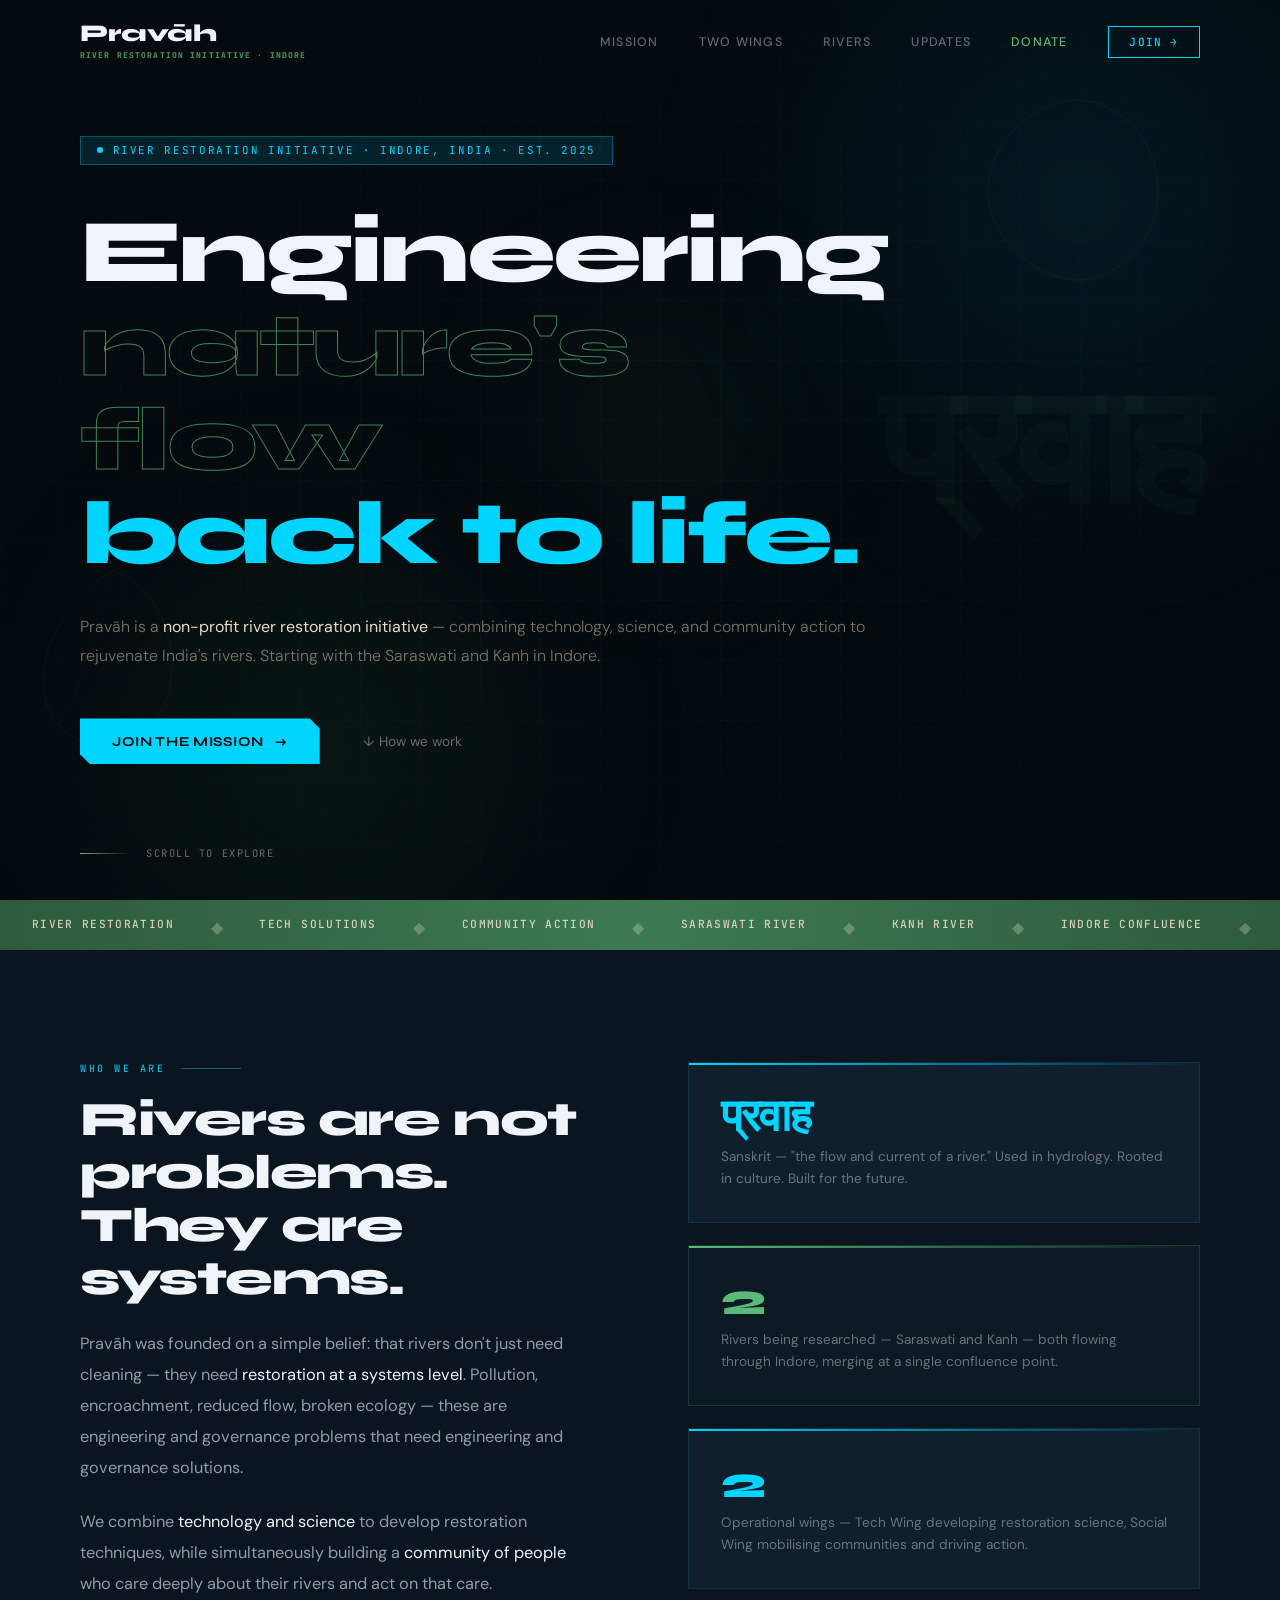
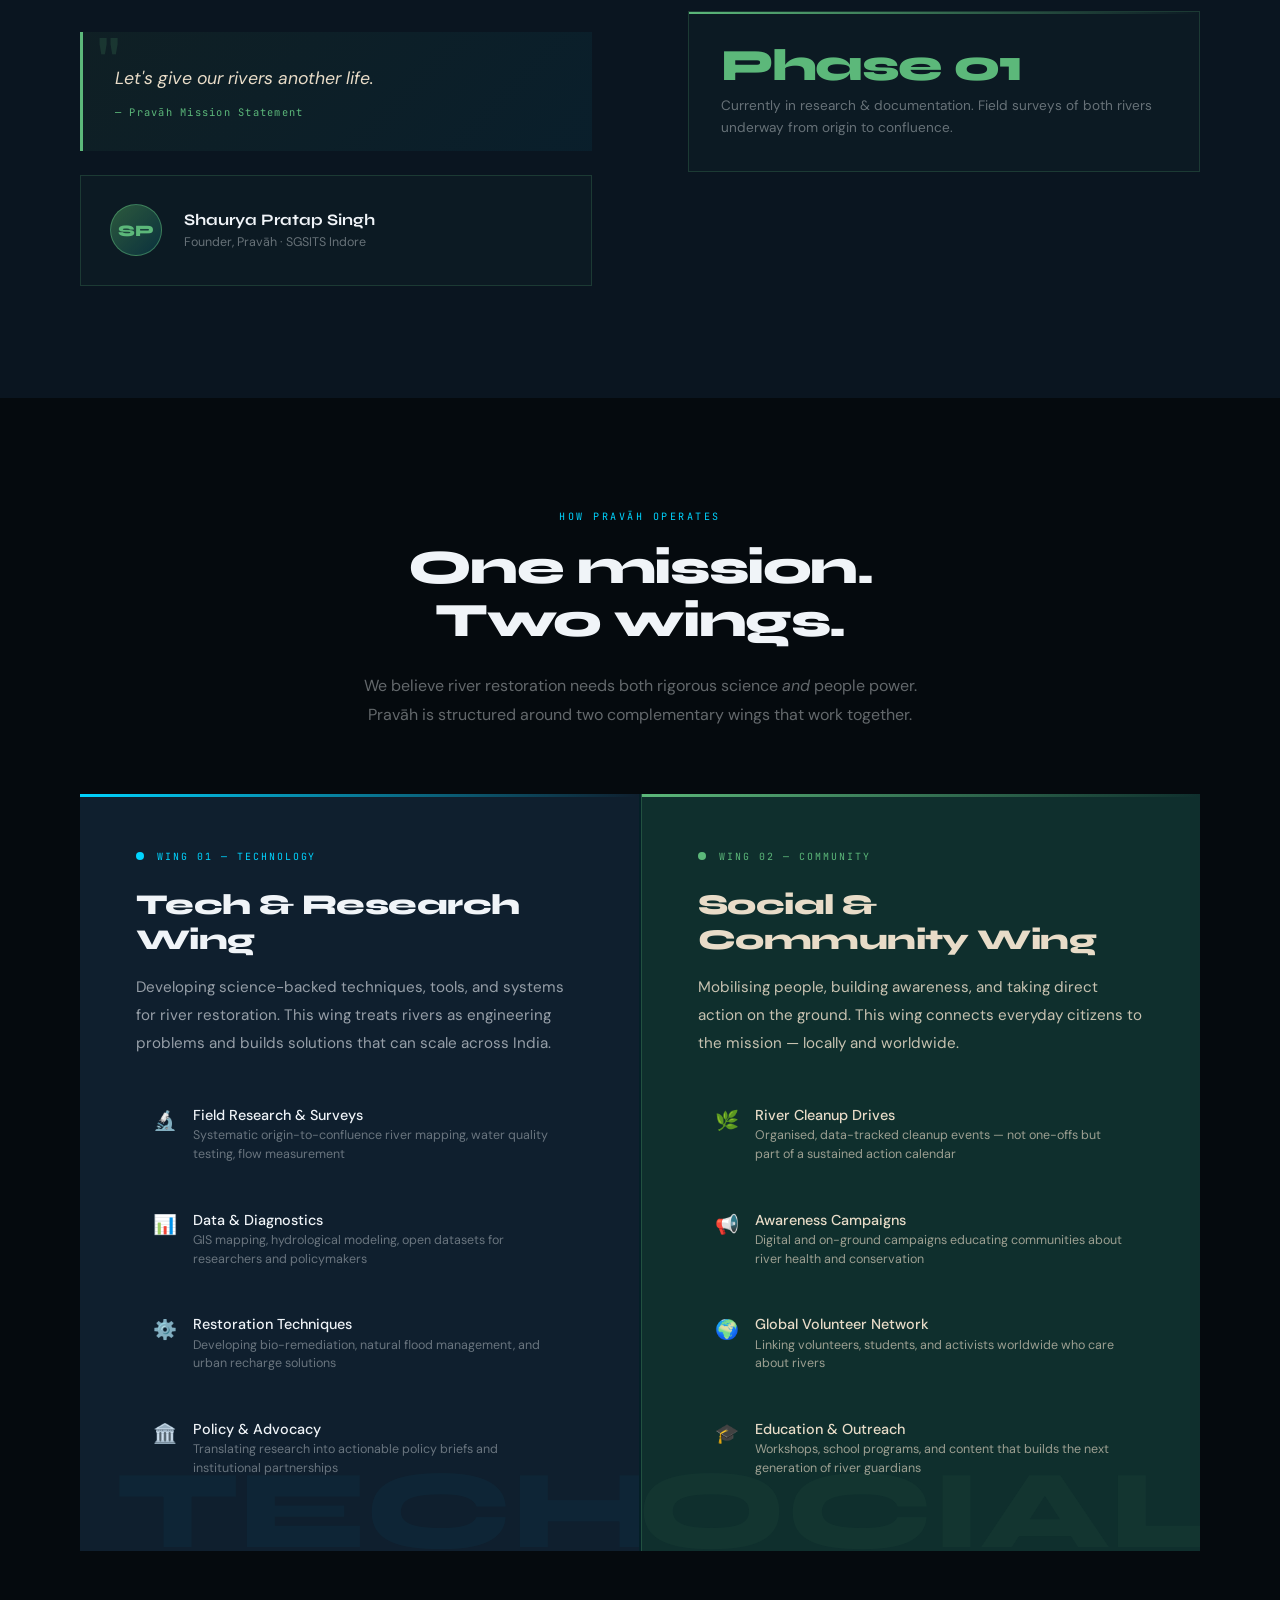
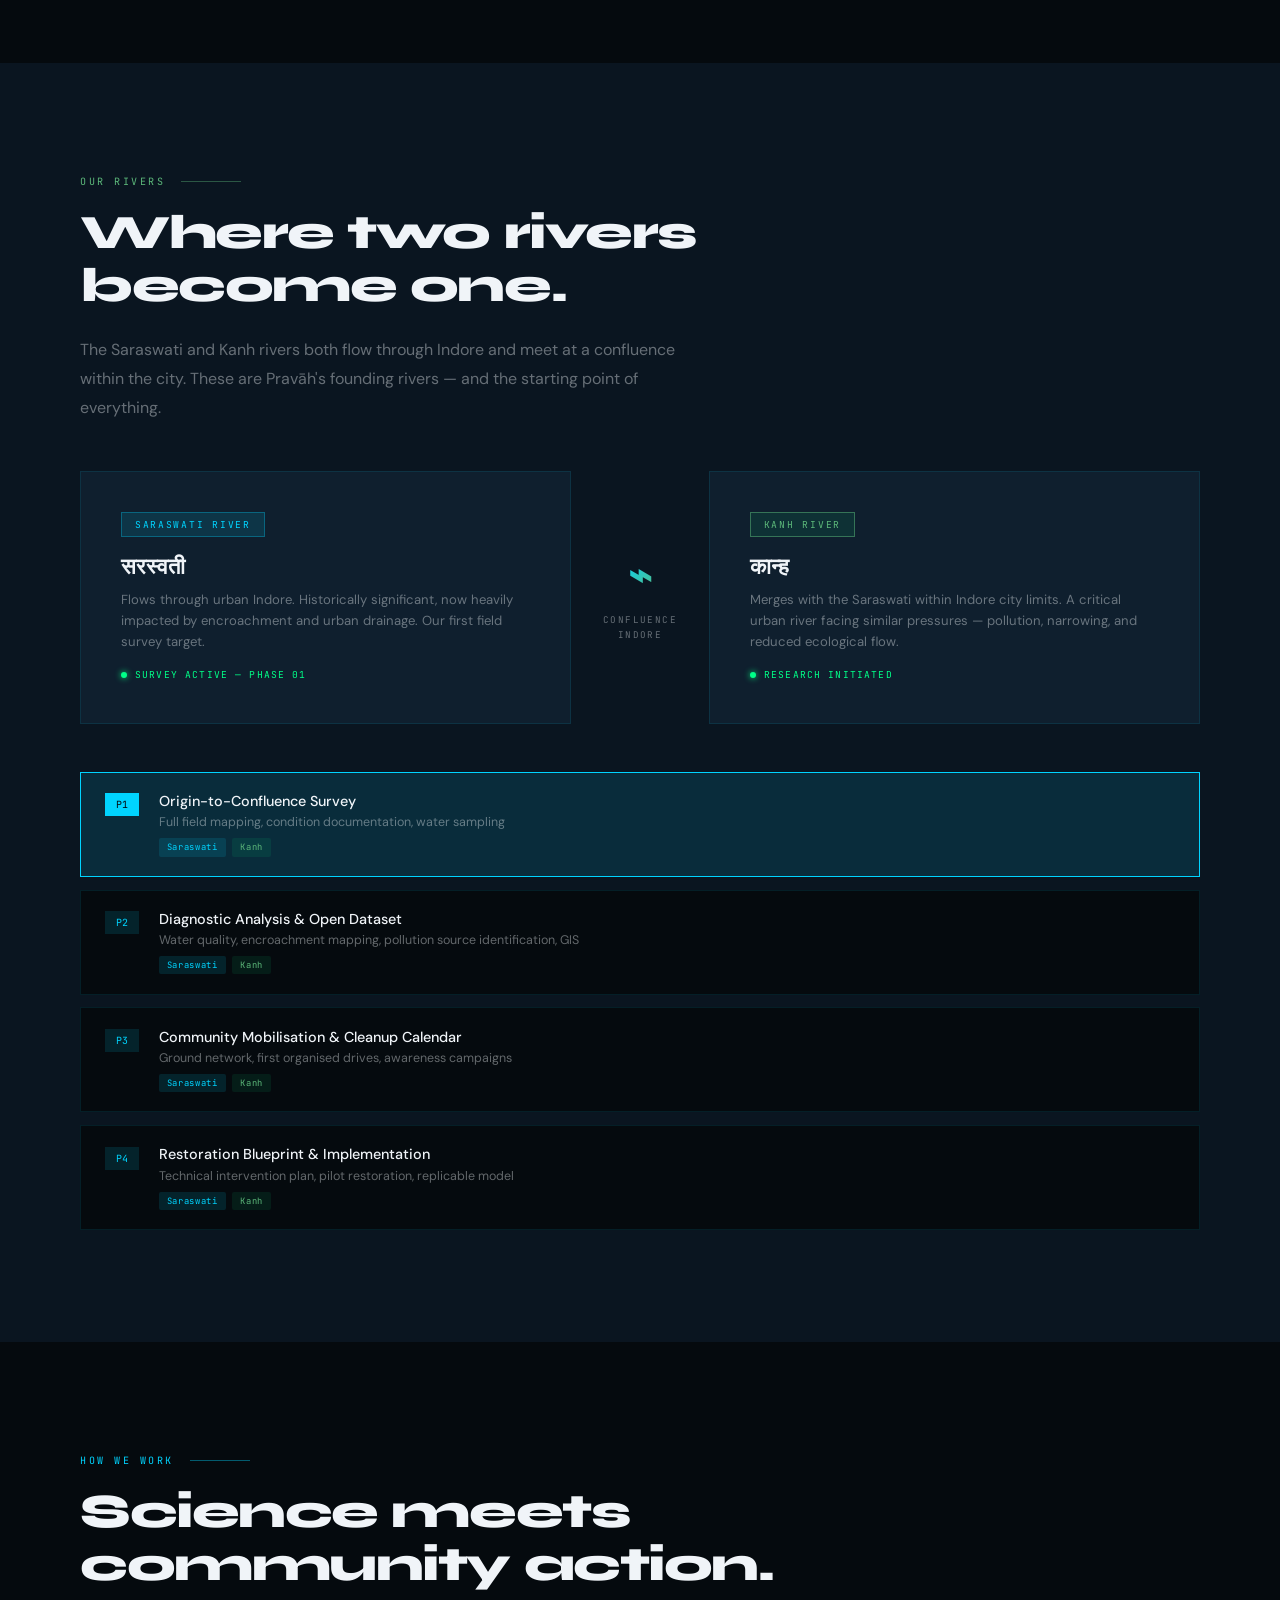
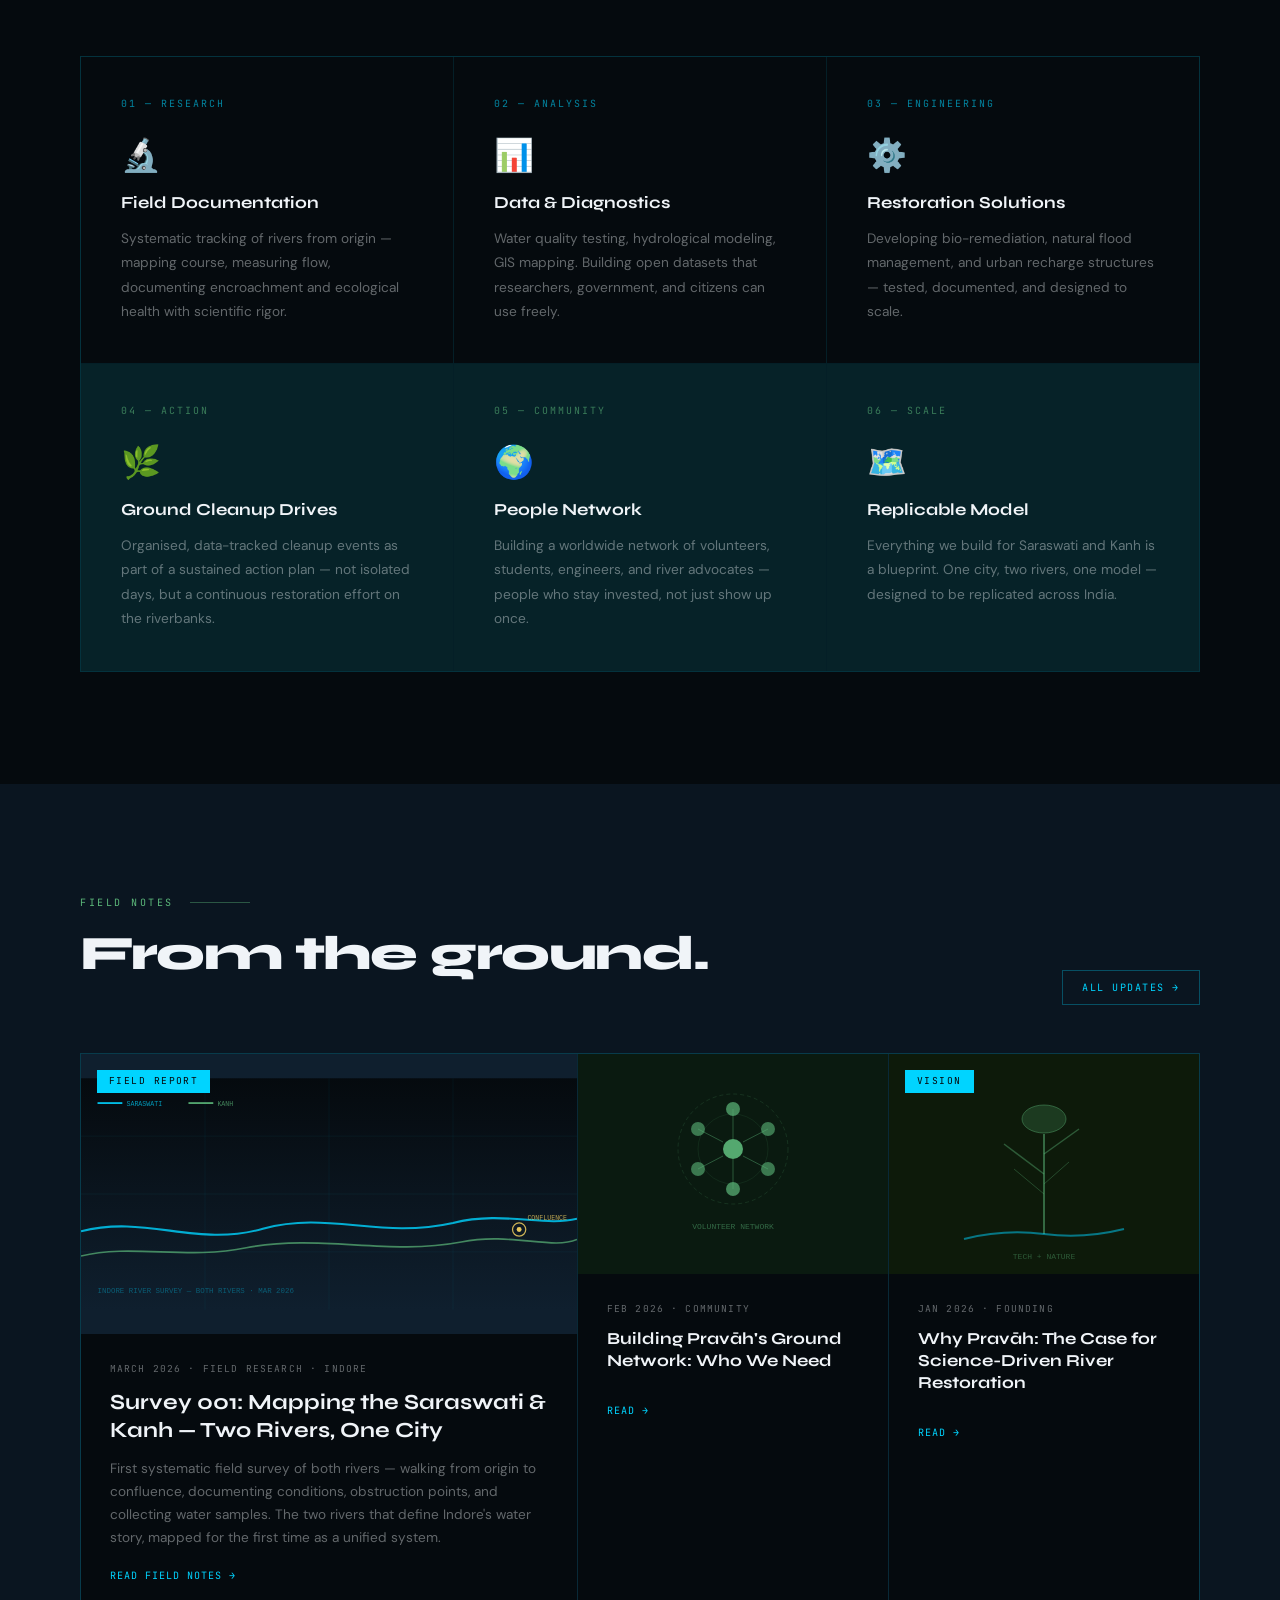
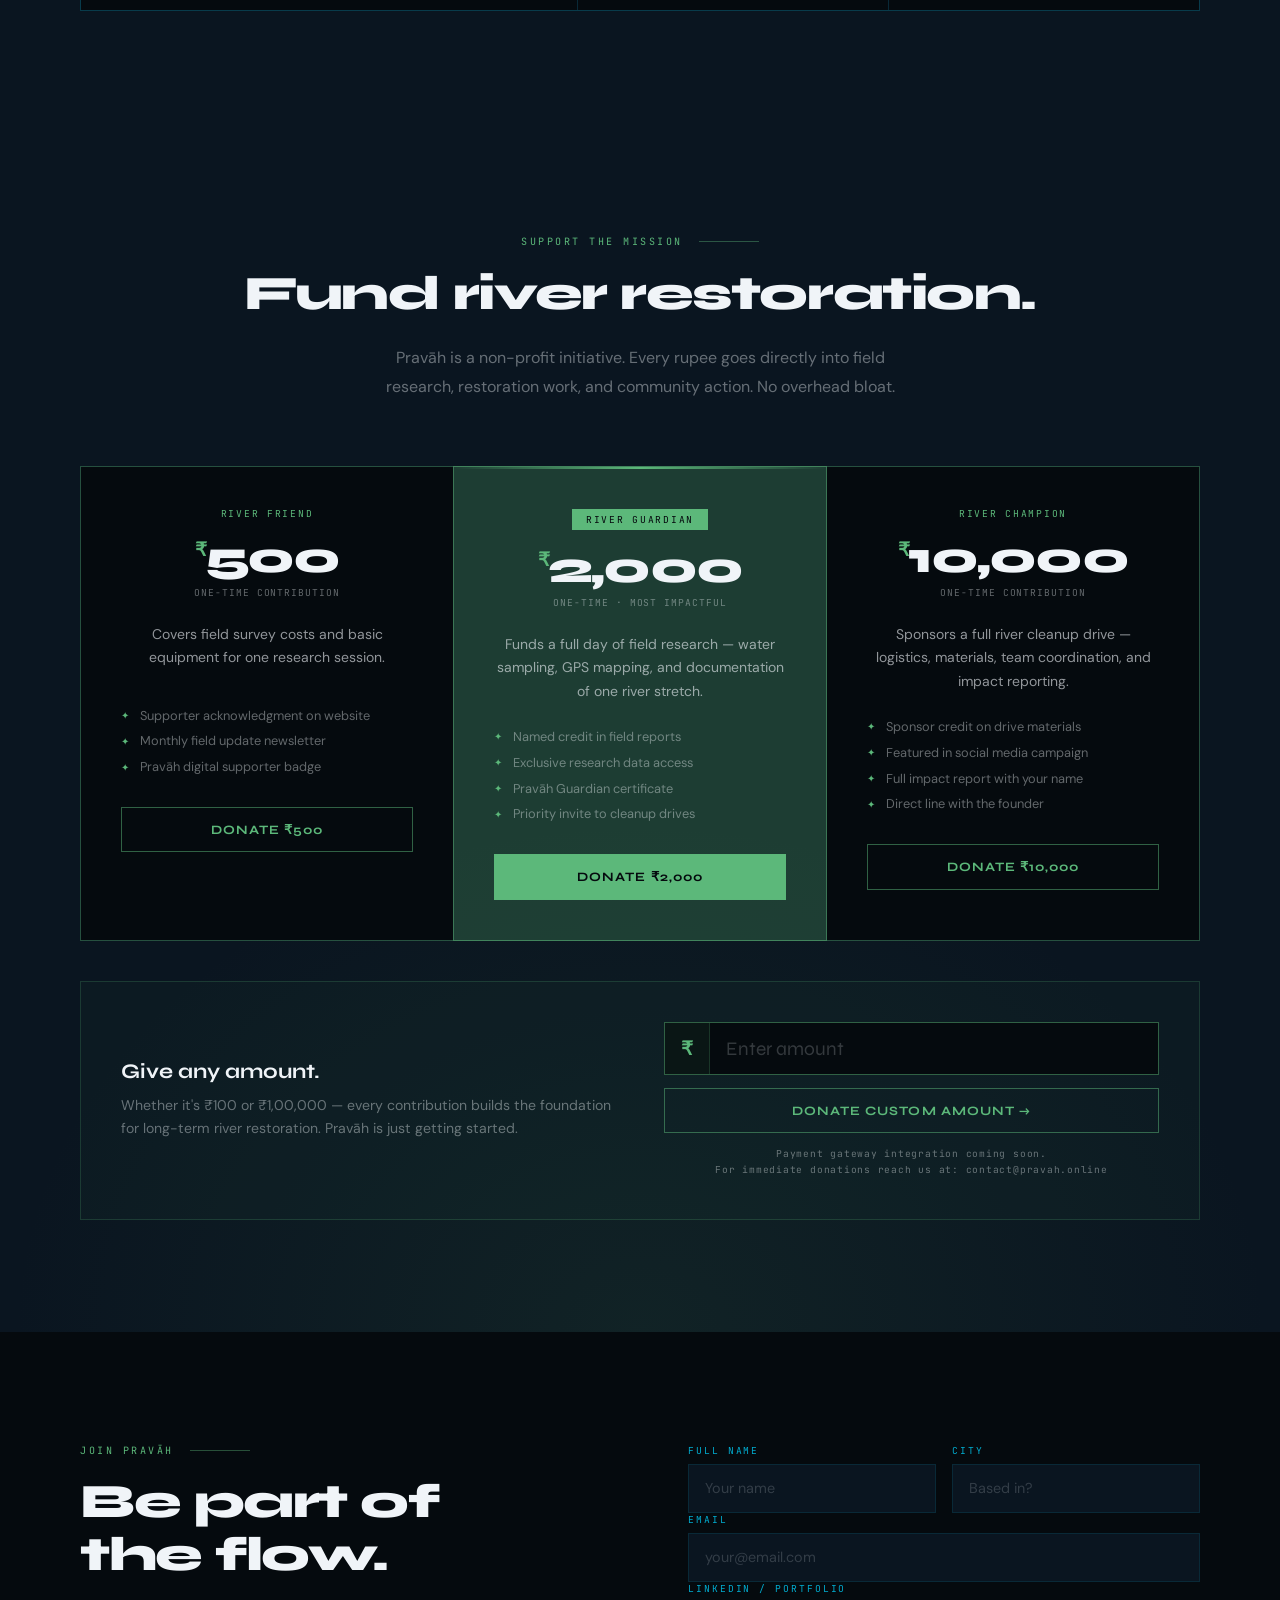
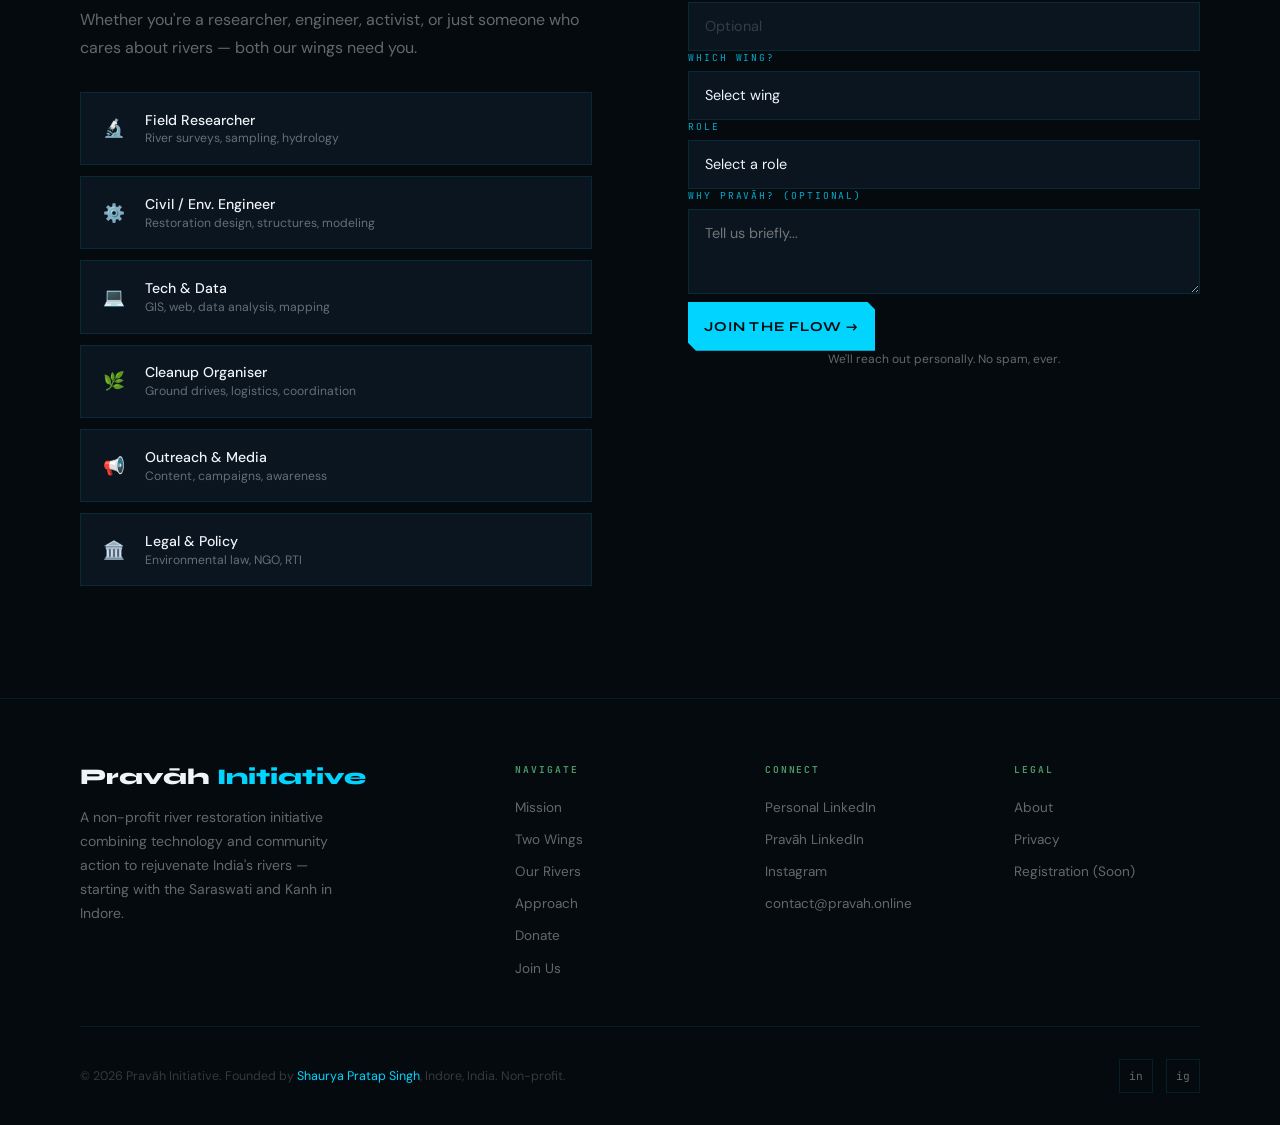
==== index.html @ 618f87e5 "Build Pravah static site and CMS" ====
<!DOCTYPE html>
<html lang="en">
<head>
<meta charset="UTF-8">
<meta name="viewport" content="width=device-width, initial-scale=1.0">
<title>Pravāh — Engineering Rivers Back to Life</title>
<link href="https://fonts.googleapis.com/css2?family=Syne:wght@400;600;700;800&family=DM+Sans:ital,wght@0,300;0,400;0,500;1,300&family=JetBrains+Mono:wght@400;500&display=swap" rel="stylesheet">
<style>
:root {
  --black: #050a0e;
  --dark: #0a1520;
  --dark2: #0f1f2e;
  --electric: #00d4ff;
  --electric-dim: rgba(0,212,255,0.12);
  --electric-glow: rgba(0,212,255,0.35);
  --green: #00ff88;
  --green-dim: rgba(0,255,136,0.08);
  --moss: #2d5a3d;
  --moss-light: #3d7a52;
  --moss-glow: rgba(45,90,61,0.4);
  --leaf: #5cb87a;
  --earth: #8b6914;
  --earth-light: #c49a2a;
  --sand: #e8dcc8;
  --sand-dim: rgba(232,220,200,0.5);
  --white: #f0f4f8;
  --muted: rgba(240,244,248,0.4);
  --border: rgba(0,212,255,0.1);
  --border-bright: rgba(0,212,255,0.3);
  --border-nature: rgba(92,184,122,0.2);
  --border-nature-bright: rgba(92,184,122,0.5);
}
*,*::before,*::after{margin:0;padding:0;box-sizing:border-box;}
html{scroll-behavior:smooth;}
body{font-family:'DM Sans',sans-serif;background:var(--black);color:var(--white);overflow-x:hidden;}

/* PARTICLES */
.hero-particles{position:absolute;inset:0;pointer-events:none;z-index:1;}
.particle{position:absolute;border-radius:50%;opacity:0;animation:floatUp var(--dur,8s) var(--delay,0s) infinite ease-in;}
@keyframes floatUp{0%{transform:translateY(100vh) translateX(0);opacity:0;}10%{opacity:.7;}90%{opacity:.15;}100%{transform:translateY(-10vh) translateX(var(--drift,20px));opacity:0;}}

/* CURSOR */

/* NOISE */
body::before{content:'';position:fixed;inset:0;z-index:1;background-image:url("data:image/svg+xml,%3Csvg viewBox='0 0 256 256' xmlns='http://www.w3.org/2000/svg'%3E%3Cfilter id='n'%3E%3CfeTurbulence type='fractalNoise' baseFrequency='0.9' numOctaves='4' stitchTiles='stitch'/%3E%3C/filter%3E%3Crect width='100%25' height='100%25' filter='url(%23n)' opacity='0.03'/%3E%3C/svg%3E");pointer-events:none;opacity:0.35;}

/* NAV */
nav{position:fixed;top:0;width:100%;z-index:100;padding:1.4rem 5rem;display:flex;align-items:center;justify-content:space-between;transition:all .4s;}
nav.scrolled{background:rgba(5,10,14,0.96);backdrop-filter:blur(20px);border-bottom:1px solid var(--border);}
.nav-logo{font-family:'Syne',sans-serif;font-size:1.5rem;font-weight:800;letter-spacing:-0.02em;color:var(--white);text-decoration:none;display:flex;flex-direction:column;gap:.3rem;line-height:1;}
.nav-logo .logo-name{display:block;color:var(--white);}
.nav-logo .tag{font-family:'JetBrains Mono',monospace;font-size:0.5rem;color:var(--leaf);letter-spacing:.14em;display:block;white-space:nowrap;opacity:.75;text-transform:uppercase;}
.nav-links{display:flex;gap:2.5rem;list-style:none;align-items:center;}
.nav-links a{color:var(--muted);text-decoration:none;font-size:0.78rem;letter-spacing:.1em;text-transform:uppercase;font-weight:500;transition:color .3s;}
.nav-links a:hover{color:var(--electric);}
.nav-join{padding:.5rem 1.3rem !important;border:1px solid var(--electric) !important;color:var(--electric) !important;font-family:'JetBrains Mono',monospace !important;font-size:.7rem !important;transition:all .3s !important;}
.nav-join:hover{background:var(--electric) !important;color:var(--black) !important;}

/* HAMBURGER */
.hamburger{display:none;flex-direction:column;gap:5px;cursor:pointer !important;padding:.6rem;z-index:300;background:none;border:none;touch-action:manipulation;-webkit-tap-highlight-color:transparent;position:relative;}
.hamburger span{display:block;width:26px;height:2px;background:var(--white);transition:all .3s;border-radius:2px;pointer-events:none;}
.hamburger.open span:nth-child(1){transform:rotate(45deg) translate(5px,5px);}
.hamburger.open span:nth-child(2){opacity:0;}
.hamburger.open span:nth-child(3){transform:rotate(-45deg) translate(5px,-5px);}

.mobile-menu{display:none;position:fixed;top:0;left:0;right:0;bottom:0;background:rgba(5,10,14,0.99);z-index:250;flex-direction:column;align-items:center;justify-content:center;gap:2rem;}
.mobile-menu.open{display:flex;}
.mobile-menu a{color:var(--white);text-decoration:none;font-family:'Syne',sans-serif;font-size:1.8rem;font-weight:700;letter-spacing:-.02em;transition:color .3s;touch-action:manipulation;-webkit-tap-highlight-color:transparent;padding:.5rem 1rem;}
.mobile-menu a:active{color:var(--electric);}
.mobile-menu .mm-join{color:var(--electric) !important;border:1px solid var(--electric);padding:.7rem 2rem;font-size:1rem !important;}
.mobile-menu .mm-donate{color:var(--leaf) !important;font-size:1rem !important;letter-spacing:.1em;}

/* ── HERO ── */
#hero{min-height:100vh;display:flex;align-items:center;position:relative;overflow:hidden;padding:0 5rem;width:100%;}

.grid-bg{position:absolute;inset:0;background-image:linear-gradient(rgba(0,212,255,0.03) 1px,transparent 1px),linear-gradient(90deg,rgba(0,212,255,0.03) 1px,transparent 1px);background-size:60px 60px;mask-image:radial-gradient(ellipse 80% 80% at 50% 50%,black 30%,transparent 100%);}

/* Nature organic blobs */
.nature-blob{position:absolute;border-radius:50%;filter:blur(90px);pointer-events:none;}
.blob-1{width:700px;height:700px;background:radial-gradient(circle,rgba(0,212,255,0.1) 0%,transparent 70%);top:-150px;right:-150px;animation:drift1 14s ease-in-out infinite alternate;}
.blob-2{width:500px;height:500px;background:radial-gradient(circle,rgba(45,90,61,0.25) 0%,transparent 70%);bottom:-100px;left:5%;animation:drift2 18s ease-in-out infinite alternate;}
.blob-3{width:300px;height:300px;background:radial-gradient(circle,rgba(92,184,122,0.1) 0%,transparent 70%);top:30%;left:40%;animation:drift1 10s ease-in-out infinite alternate;}
@keyframes drift1{from{transform:translate(0,0) scale(1);}to{transform:translate(-40px,40px) scale(1.1);}}
@keyframes drift2{from{transform:translate(0,0);}to{transform:translate(30px,-30px);}}

/* SVG leaf decorations */
.leaf-deco{position:absolute;pointer-events:none;opacity:0.06;}

.hero-content{position:relative;z-index:2;max-width:860px;width:100%;overflow:hidden;}
.hero-tag{display:inline-flex;align-items:center;gap:.6rem;padding:.4rem 1rem;border:1px solid var(--border-bright);background:var(--electric-dim);font-family:'JetBrains Mono',monospace;font-size:.68rem;letter-spacing:.15em;color:var(--electric);text-transform:uppercase;margin-bottom:2.5rem;opacity:0;animation:fadeUp .6s .2s forwards;}
.hero-tag::before{content:'';width:6px;height:6px;background:var(--electric);border-radius:50%;animation:pulse 2s infinite;}
@keyframes pulse{0%,100%{opacity:1;transform:scale(1);}50%{opacity:.4;transform:scale(.8);}}

.hero-title{font-family:'Syne',sans-serif;font-size:clamp(2rem,7vw,6.5rem);font-weight:800;line-height:1.05;letter-spacing:-.03em;margin-bottom:2rem;opacity:0;animation:fadeUp .7s .4s forwards;overflow-wrap:break-word;word-break:break-word;}
.hero-title .l1{color:var(--white);display:block;}
.hero-title .l2{color:transparent;-webkit-text-stroke:1px rgba(92,184,122,0.7);display:block;}
.hero-title .l3{color:var(--electric);display:block;}

.hero-devanagari{position:absolute;right:5rem;top:50%;transform:translateY(-50%);font-family:'Syne',sans-serif;font-size:clamp(5rem,13vw,12rem);font-weight:800;color:rgba(92,184,122,0.04);letter-spacing:-.05em;pointer-events:none;white-space:nowrap;z-index:1;}

.hero-sub{font-size:1rem;font-weight:300;color:var(--sand-dim);line-height:1.8;max-width:100%;margin-bottom:3rem;opacity:0;animation:fadeUp .7s .6s forwards;}
.hero-sub strong{color:var(--sand);font-weight:400;}

.hero-actions{display:flex;gap:1.2rem;align-items:center;opacity:0;animation:fadeUp .7s .8s forwards;}
.btn-electric{cursor:pointer;display:inline-flex;align-items:center;gap:.7rem;background:var(--electric);color:var(--black);padding:.9rem 2rem;font-family:'Syne',sans-serif;font-size:.85rem;font-weight:700;letter-spacing:.05em;text-transform:uppercase;text-decoration:none;border:none;transition:all .3s;clip-path:polygon(0 0,calc(100% - 10px) 0,100% 10px,100% 100%,10px 100%,0 calc(100% - 10px));}
.btn-electric:hover{background:var(--leaf);transform:translateY(-2px);}
.btn-ghost{cursor:pointer;display:inline-flex;align-items:center;gap:.6rem;color:var(--muted);background:transparent;padding:.9rem 1.5rem;border:none;font-family:'DM Sans',sans-serif;font-size:.85rem;text-decoration:none;transition:color .3s;}
.btn-ghost:hover{color:var(--leaf);}

.scroll-indicator{position:absolute;bottom:2.5rem;left:5rem;display:flex;align-items:center;gap:1rem;font-family:'JetBrains Mono',monospace;font-size:.65rem;letter-spacing:.15em;color:var(--muted);text-transform:uppercase;opacity:0;animation:fadeUp .6s 1.2s forwards;}
.scroll-line{width:50px;height:1px;background:linear-gradient(to right,var(--leaf),transparent);animation:expand 2s ease-in-out infinite;}
@keyframes expand{0%,100%{width:50px;opacity:.5;}50%{width:80px;opacity:1;}}
@keyframes fadeUp{from{opacity:0;transform:translateY(20px);}to{opacity:1;transform:translateY(0);}}

/* TICKER */
.ticker{background:linear-gradient(to right,var(--moss),var(--moss-light),var(--moss));padding:.75rem 0;overflow:hidden;white-space:nowrap;position:relative;z-index:2;}
.ticker-inner{display:inline-flex;gap:0;animation:tick 28s linear infinite;}
.ticker-item{font-family:'JetBrains Mono',monospace;font-size:.7rem;letter-spacing:.12em;text-transform:uppercase;color:rgba(232,220,200,0.9);padding:0 2rem;font-weight:500;}
.ticker-dot{color:rgba(232,220,200,0.3);margin:0 .3rem;}
@keyframes tick{0%{transform:translateX(0);}100%{transform:translateX(-50%);}}

/* SECTIONS */
section{padding:7rem 5rem;position:relative;}
.s-label{font-family:'JetBrains Mono',monospace;font-size:.63rem;letter-spacing:.25em;text-transform:uppercase;color:var(--electric);margin-bottom:1.2rem;display:flex;align-items:center;gap:1rem;}
.s-label.nature{color:var(--leaf);}
.s-label::after{content:'';flex:1;max-width:60px;height:1px;background:currentColor;opacity:.4;}
.s-title{font-family:'Syne',sans-serif;font-size:clamp(1.9rem,3.8vw,3rem);font-weight:800;letter-spacing:-.03em;line-height:1.1;margin-bottom:1.5rem;}

/* REVEAL */
.reveal{opacity:1;transform:translateY(0);transition:opacity .7s ease,transform .7s ease;}
.js-ready .reveal{opacity:0;transform:translateY(28px);}
.js-ready .reveal.visible{opacity:1;transform:translateY(0);}
.rd1{transition-delay:.1s;}.rd2{transition-delay:.2s;}.rd3{transition-delay:.3s;}.rd4{transition-delay:.4s;}

/* ── MISSION ── */
#mission{background:var(--dark);}
.mission-wrap{max-width:1300px;margin:0 auto;display:grid;grid-template-columns:1fr 1fr;gap:6rem;align-items:start;}
.mission-body{font-size:1.02rem;line-height:1.9;color:rgba(240,244,248,.6);margin-bottom:1.4rem;}
.mission-body strong{color:var(--white);font-weight:400;}

/* nature quote */
.nature-quote{margin-top:2rem;padding:2rem;border-left:3px solid var(--leaf);background:linear-gradient(135deg,rgba(45,90,61,0.15),rgba(0,212,255,0.05));position:relative;overflow:hidden;}
.nature-quote::before{content:'"';position:absolute;top:-.5rem;left:.8rem;font-family:'Syne',sans-serif;font-size:5rem;color:var(--leaf);opacity:.15;line-height:1;}
.nature-quote p{font-family:'DM Sans',sans-serif;font-style:italic;font-size:1.1rem;color:var(--sand);line-height:1.6;position:relative;z-index:1;}
.nature-quote cite{display:block;font-family:'JetBrains Mono',monospace;font-size:.65rem;letter-spacing:.12em;color:var(--leaf);margin-top:.8rem;font-style:normal;}

.founder-block{margin-top:1.5rem;border:1px solid var(--border-nature);padding:1.8rem;background:rgba(45,90,61,.08);display:flex;gap:1.4rem;align-items:center;}
.founder-avatar{width:52px;height:52px;border-radius:50%;background:linear-gradient(135deg,var(--moss),var(--electric-dim));border:1px solid var(--border-nature-bright);display:flex;align-items:center;justify-content:center;font-family:'Syne',sans-serif;font-weight:800;font-size:1rem;color:var(--leaf);flex-shrink:0;}
.founder-name{font-family:'Syne',sans-serif;font-size:1rem;font-weight:700;color:var(--white);}
.founder-role{font-size:.78rem;color:var(--muted);margin-top:.25rem;line-height:1.5;}

/* Right stats */
.mission-right{display:flex;flex-direction:column;gap:1.4rem;}
.stat-block{border:1px solid var(--border);padding:2rem;background:var(--dark2);position:relative;overflow:hidden;}
.stat-block.nature-stat{border-color:var(--border-nature);background:rgba(45,90,61,.08);}
.stat-block::after{content:'';position:absolute;top:0;left:0;right:0;height:2px;background:linear-gradient(to right,var(--electric),transparent);}
.stat-block.nature-stat::after{background:linear-gradient(to right,var(--leaf),transparent);}
.stat-num{font-family:'Syne',sans-serif;font-size:2.8rem;font-weight:800;color:var(--electric);letter-spacing:-.04em;line-height:1;}
.nature-stat .stat-num{color:var(--leaf);}
.stat-desc{font-size:.85rem;color:var(--muted);margin-top:.4rem;line-height:1.6;}

/* ── TWO WINGS ── */
#wings{background:var(--black);overflow:hidden;}
.wings-inner{max-width:1300px;margin:0 auto;}
.wings-header{text-align:center;margin-bottom:4rem;}
.wings-header .s-label{justify-content:center;}
.wings-header .s-label::after{display:none;}

.wings-grid{display:grid;grid-template-columns:1fr 1fr;gap:2px;background:var(--border);}

/* Tech wing */
.wing{padding:3.5rem;position:relative;overflow:hidden;transition:background .4s;}
.wing-tech{background:var(--dark2);}
.wing-tech:hover{background:var(--dark);}
.wing-social{background:rgba(45,90,61,.28);border-left:1px solid rgba(92,184,122,0.25);}
.wing-social:hover{background:rgba(45,90,61,.38);}

.wing::before{content:'';position:absolute;top:0;left:0;right:0;height:3px;}
.wing-tech::before{background:linear-gradient(to right,var(--electric),transparent);}
.wing-social::before{background:linear-gradient(to right,var(--leaf),transparent);}

.wing-eyebrow{font-family:'JetBrains Mono',monospace;font-size:.62rem;letter-spacing:.2em;text-transform:uppercase;margin-bottom:1.5rem;display:flex;align-items:center;gap:.8rem;}
.wing-tech .wing-eyebrow{color:var(--electric);}
.wing-social .wing-eyebrow{color:var(--leaf);}
.wing-eyebrow-dot{width:8px;height:8px;border-radius:50%;}
.wing-tech .wing-eyebrow-dot{background:var(--electric);}
.wing-social .wing-eyebrow-dot{background:var(--leaf);}

.wing-title{font-family:'Syne',sans-serif;font-size:1.8rem;font-weight:800;letter-spacing:-.02em;margin-bottom:1rem;}
.wing-tech .wing-title{color:var(--white);}
.wing-social .wing-title{color:var(--sand);}

.wing-desc{font-size:.95rem;line-height:1.85;margin-bottom:2rem;}
.wing-tech .wing-desc{color:rgba(240,244,248,.6);}
.wing-social .wing-desc{color:rgba(232,220,200,.85);}

.wing-items{display:flex;flex-direction:column;gap:.8rem;}
.wing-item{display:flex;gap:1rem;align-items:flex-start;padding:1rem;border:1px solid transparent;transition:border-color .3s;}
.wing-tech .wing-item:hover{border-color:var(--border);}
.wing-social .wing-item:hover{border-color:var(--border-nature);}
.wing-item-icon{font-size:1.2rem;flex-shrink:0;margin-top:.1rem;}
.wing-item-title{font-size:.9rem;font-weight:500;color:var(--white);}
.wing-social .wing-item-title{color:var(--sand);}
.wing-item-desc{font-size:.78rem;color:var(--muted);margin-top:.15rem;line-height:1.5;}
.wing-social .wing-item-desc{color:rgba(232,220,200,.65);}

/* Decorative bg text */
.wing-bg-text{position:absolute;bottom:-1rem;right:-1rem;font-family:'Syne',sans-serif;font-size:7rem;font-weight:800;line-height:1;pointer-events:none;}
.wing-tech .wing-bg-text{color:rgba(0,212,255,.04);}
.wing-social .wing-bg-text{color:rgba(92,184,122,.05);}

/* ── RIVERS ── */
#rivers{background:var(--dark);overflow:hidden;}
.rivers-inner{max-width:1300px;margin:0 auto;}

/* River canvas */
.river-visual{margin:3rem 0;height:180px;position:relative;overflow:hidden;border:1px solid var(--border-nature);}

/* Confluence diagram */
.confluence-wrap{margin:3rem 0;display:grid;grid-template-columns:1fr auto 1fr;gap:0;align-items:center;}
.river-card{padding:2.5rem;border:1px solid var(--border);background:var(--dark2);transition:border-color .3s;}
.river-card:hover{border-color:var(--border-bright);}
.river-card.saraswati:hover{border-color:rgba(0,212,255,.4);}
.river-card.kanh:hover{border-color:rgba(92,184,122,.5);}
.river-badge{font-family:'JetBrains Mono',monospace;font-size:.6rem;letter-spacing:.18em;text-transform:uppercase;padding:.3rem .8rem;display:inline-block;margin-bottom:1rem;}
.saraswati .river-badge{background:var(--electric-dim);color:var(--electric);border:1px solid var(--border-bright);}
.kanh .river-badge{background:var(--green-dim);color:var(--leaf);border:1px solid var(--border-nature-bright);}
.river-name{font-family:'Syne',sans-serif;font-size:1.4rem;font-weight:800;color:var(--white);margin-bottom:.6rem;}
.river-sub{font-size:.82rem;color:var(--muted);line-height:1.6;}
.river-status{display:inline-flex;align-items:center;gap:.5rem;margin-top:1rem;font-family:'JetBrains Mono',monospace;font-size:.6rem;letter-spacing:.12em;text-transform:uppercase;}
.status-dot{width:6px;height:6px;border-radius:50%;}
.active-status .status-dot{background:var(--green);box-shadow:0 0 6px var(--green);}
.active-status{color:var(--green);}

/* Confluence arrow */
.confluence-arrow{padding:0 2rem;display:flex;flex-direction:column;align-items:center;gap:.8rem;}
.confluence-symbol{font-family:'Syne',sans-serif;font-size:2.5rem;font-weight:800;background:linear-gradient(135deg,var(--electric),var(--leaf));-webkit-background-clip:text;-webkit-text-fill-color:transparent;}
.confluence-label{font-family:'JetBrains Mono',monospace;font-size:.58rem;letter-spacing:.15em;text-transform:uppercase;color:var(--muted);text-align:center;line-height:1.6;}

/* Phase roadmap */
.phase-list{display:flex;flex-direction:column;gap:.8rem;margin-top:3rem;}
.phase-item{display:flex;gap:1.2rem;align-items:flex-start;padding:1.2rem 1.5rem;border:1px solid var(--border);background:var(--black);transition:all .3s;}
.phase-item:hover{border-color:var(--border-bright);}
.phase-item.active{border-color:var(--electric);background:var(--electric-dim);}
.phase-num{font-family:'JetBrains Mono',monospace;font-size:.62rem;color:var(--electric);background:var(--electric-dim);padding:.3rem .7rem;flex-shrink:0;margin-top:.1rem;}
.phase-item.active .phase-num{background:var(--electric);color:var(--black);}
.phase-title{font-size:.9rem;font-weight:500;color:var(--white);}
.phase-desc{font-size:.78rem;color:var(--muted);margin-top:.2rem;line-height:1.5;}
.phase-rivers{display:flex;gap:.4rem;margin-top:.4rem;}
.phase-river-tag{font-family:'JetBrains Mono',monospace;font-size:.55rem;letter-spacing:.08em;padding:.2rem .5rem;border-radius:2px;}
.tag-s{background:var(--electric-dim);color:var(--electric);}
.tag-k{background:var(--green-dim);color:var(--leaf);}

/* ── APPROACH ── */
#approach{background:var(--black);}
.approach-inner{max-width:1300px;margin:0 auto;}
.approach-grid{display:grid;grid-template-columns:repeat(3,1fr);gap:1px;background:var(--border);border:1px solid var(--border);}
.approach-card{background:var(--black);padding:2.5rem;transition:background .3s;position:relative;overflow:hidden;}
.approach-card:hover{background:var(--dark);}
.approach-card::before{content:'';position:absolute;top:0;left:0;right:0;height:2px;background:linear-gradient(to right,var(--electric),transparent);transform:scaleX(0);transform-origin:left;transition:transform .4s;}
.approach-card:hover::before{transform:scaleX(1);}
.approach-card.nature-card{background:rgba(45,90,61,.06);}
.approach-card.nature-card:hover{background:rgba(45,90,61,.12);}
.approach-card.nature-card::before{background:linear-gradient(to right,var(--leaf),transparent);}
.card-num{font-family:'JetBrains Mono',monospace;font-size:.62rem;color:var(--electric);letter-spacing:.2em;margin-bottom:1.5rem;opacity:.6;}
.nature-card .card-num{color:var(--leaf);}
.card-icon{font-size:2rem;margin-bottom:1rem;}
.card-title{font-family:'Syne',sans-serif;font-size:1.05rem;font-weight:700;color:var(--white);margin-bottom:.8rem;}
.card-body{font-size:.855rem;color:var(--muted);line-height:1.78;}

/* ── UPDATES ── */
#updates{background:var(--dark);}
.updates-inner{max-width:1300px;margin:0 auto;}
.updates-header{display:flex;justify-content:space-between;align-items:flex-end;margin-bottom:3rem;}
.btn-outline-sm{cursor:pointer;font-family:'JetBrains Mono',monospace;font-size:.63rem;letter-spacing:.15em;text-transform:uppercase;color:var(--electric);border:1px solid var(--border-bright);padding:.6rem 1.2rem;text-decoration:none;transition:all .3s;}
.btn-outline-sm:hover{background:var(--electric-dim);}
.posts-grid{display:grid;grid-template-columns:1.6fr 1fr 1fr;gap:1px;background:var(--border);border:1px solid var(--border);}
.post{cursor:pointer;background:var(--black);overflow:hidden;display:flex;flex-direction:column;transition:background .3s;}
.post:hover{background:var(--dark);}
.post-img{height:220px;position:relative;background:var(--dark2);overflow:hidden;}
.post.featured .post-img{height:280px;}
.post-cat{position:absolute;top:1rem;left:1rem;font-family:'JetBrains Mono',monospace;font-size:.6rem;letter-spacing:.15em;text-transform:uppercase;color:var(--black);background:var(--electric);padding:.3rem .75rem;line-height:1.4;display:inline-block;white-space:nowrap;}
.post-cat.social{background:var(--leaf);}
.post-body{padding:1.8rem;flex:1;display:flex;flex-direction:column;}
.post-meta{font-family:'JetBrains Mono',monospace;font-size:.6rem;letter-spacing:.12em;color:var(--muted);text-transform:uppercase;margin-bottom:.8rem;}
.post-title{font-family:'Syne',sans-serif;font-size:1.05rem;font-weight:700;color:var(--white);line-height:1.3;margin-bottom:.8rem;}
.post.featured .post-title{font-size:1.35rem;}
.post-excerpt{font-size:.85rem;color:var(--muted);line-height:1.7;flex:1;}
.post:not(.featured) .post-excerpt{display:none;}
.post-link{display:inline-flex;align-items:center;gap:.4rem;font-family:'JetBrains Mono',monospace;font-size:.63rem;letter-spacing:.1em;text-transform:uppercase;color:var(--electric);text-decoration:none;margin-top:1.2rem;transition:gap .3s;}
.post:hover .post-link{gap:.7rem;}

/* ── DONATE ── */
#donate{background:var(--dark);position:relative;overflow:hidden;}
#donate::before{content:'';position:absolute;inset:0;background:radial-gradient(ellipse 70% 60% at 50% 100%,rgba(45,90,61,0.2) 0%,transparent 70%);pointer-events:none;}
.donate-inner{max-width:1300px;margin:0 auto;position:relative;z-index:1;}
.donate-header{text-align:center;margin-bottom:4rem;}
.donate-subtext{font-size:1rem;color:var(--muted);max-width:520px;margin:.8rem auto 0;line-height:1.8;}
.donate-grid{display:grid;grid-template-columns:repeat(3,1fr);gap:1px;background:var(--border-nature);border:1px solid var(--border-nature);margin-bottom:2.5rem;}
.donate-tier{background:var(--black);padding:2.5rem;text-align:center;position:relative;overflow:hidden;transition:background .3s;}
.donate-tier:hover{background:rgba(45,90,61,.1);}
.donate-tier.featured-tier{background:rgba(45,90,61,.2);outline:1px solid var(--border-nature-bright);}
.donate-tier::before{content:'';position:absolute;top:0;left:0;right:0;height:2px;background:linear-gradient(to right,transparent,var(--leaf),transparent);transform:scaleX(0);transform-origin:center;transition:transform .4s;}
.donate-tier:hover::before,.donate-tier.featured-tier::before{transform:scaleX(1);}
.tier-badge{font-family:'JetBrains Mono',monospace;font-size:.6rem;letter-spacing:.18em;text-transform:uppercase;color:var(--leaf);margin-bottom:1rem;display:block;}
.featured-tier .tier-badge{background:var(--leaf);color:var(--black);padding:.25rem .9rem;display:inline-block;}
.tier-amount{font-family:'Syne',sans-serif;font-size:2.8rem;font-weight:800;color:var(--white);letter-spacing:-.04em;line-height:1;margin-bottom:.3rem;}
.tier-amount span{font-size:1.2rem;vertical-align:super;color:var(--leaf);}
.tier-period{font-family:'JetBrains Mono',monospace;font-size:.6rem;letter-spacing:.1em;color:var(--muted);text-transform:uppercase;margin-bottom:1.5rem;}
.tier-desc{font-size:.875rem;color:rgba(240,244,248,.6);line-height:1.7;margin-bottom:1.5rem;min-height:60px;}
.tier-perks{list-style:none;display:flex;flex-direction:column;gap:.55rem;margin-bottom:2rem;text-align:left;}
.tier-perks li{display:flex;gap:.7rem;align-items:flex-start;font-size:.8rem;color:var(--muted);}
.tier-perks li::before{content:'✦';color:var(--leaf);font-size:.62rem;flex-shrink:0;margin-top:.15rem;}
.tier-btn{width:100%;padding:.85rem;border:1px solid var(--border-nature-bright);background:transparent;color:var(--leaf);font-family:'Syne',sans-serif;font-size:.8rem;font-weight:700;letter-spacing:.08em;text-transform:uppercase;cursor:pointer;transition:all .3s;}
.tier-btn:hover,.featured-tier .tier-btn{background:var(--leaf);color:var(--black);}
.donate-custom{border:1px solid var(--border-nature);background:rgba(45,90,61,.08);padding:2.5rem;display:grid;grid-template-columns:1fr 1fr;gap:3rem;align-items:center;}
.custom-left h3{font-family:'Syne',sans-serif;font-size:1.3rem;font-weight:700;color:var(--white);margin-bottom:.6rem;}
.custom-left p{font-size:.88rem;color:var(--muted);line-height:1.7;}
.custom-right{display:flex;flex-direction:column;gap:.8rem;}
.custom-input-wrap{display:flex;align-items:center;border:1px solid var(--border-nature-bright);background:var(--black);overflow:hidden;}
.custom-prefix{font-family:'Syne',sans-serif;font-size:1.2rem;font-weight:700;color:var(--leaf);padding:.9rem 1rem;border-right:1px solid var(--border-nature);background:rgba(45,90,61,.15);}
.custom-input{flex:1;background:transparent;border:none;color:var(--white);font-family:'Syne',sans-serif;font-size:1.2rem;font-weight:700;padding:.9rem 1rem;outline:none;}
.custom-input::placeholder{color:rgba(240,244,248,.2);font-weight:400;}
.donate-note{font-family:'JetBrains Mono',monospace;font-size:.6rem;letter-spacing:.08em;color:var(--muted);text-align:center;line-height:1.7;}
@media(max-width:1024px){.donate-grid{grid-template-columns:1fr;}.donate-custom{grid-template-columns:1fr;gap:1.5rem;}}

/* ── VOLUNTEER ── */
#volunteer{background:var(--black);}
.volunteer-inner{max-width:1300px;margin:0 auto;display:grid;grid-template-columns:1fr 1fr;gap:6rem;align-items:start;}
.roles-grid{display:flex;flex-direction:column;gap:.7rem;margin-top:1.8rem;}
.role{cursor:pointer;display:flex;gap:1.2rem;align-items:center;padding:1.1rem 1.4rem;border:1px solid var(--border);background:var(--dark);transition:all .3s;}
.role:hover{border-color:var(--border-bright);background:var(--electric-dim);}
.role.social-role:hover{border-color:var(--border-nature-bright);background:rgba(45,90,61,.1);}
.role-icon{font-size:1.1rem;}
.role-name{font-size:.88rem;font-weight:500;color:var(--white);display:flex;align-items:center;gap:.5rem;flex-wrap:nowrap;}
.role-wing{font-family:'JetBrains Mono',monospace;font-size:.5rem;letter-spacing:.1em;padding:.18rem .45rem;display:inline-flex;align-items:center;white-space:nowrap;line-height:1;border-radius:2px;flex-shrink:0;}
.role-wing.tech{background:var(--electric-dim);color:var(--electric);border:1px solid rgba(0,212,255,0.25);}
.role-wing.social{background:rgba(92,184,122,0.15);color:var(--leaf);border:1px solid rgba(92,184,122,0.4);}
.role-desc{font-size:.76rem;color:var(--muted);margin-top:.12rem;}
.role-arrow{margin-left:auto;color:var(--electric);opacity:0;transition:opacity .3s;font-size:.9rem;}
.role:hover .role-arrow{opacity:1;}

/* Form */
.form-wrap{display:flex;flex-direction:column;gap:1rem;}
.f-group{display:flex;flex-direction:column;gap:.45rem;}
.f-label{font-family:'JetBrains Mono',monospace;font-size:.6rem;letter-spacing:.2em;text-transform:uppercase;color:var(--electric);opacity:.8;}
.f-input,.f-select,.f-textarea{background:var(--dark);border:1px solid var(--border);color:var(--white);padding:.9rem 1rem;font-family:'DM Sans',sans-serif;font-size:.9rem;outline:none;transition:border-color .3s;appearance:none;}
.f-input::placeholder{color:rgba(240,244,248,.18);}
.f-input:focus,.f-select:focus,.f-textarea:focus{border-color:var(--electric);}
.f-textarea{resize:vertical;min-height:85px;}
.f-row{display:grid;grid-template-columns:1fr 1fr;gap:1rem;}
.f-select option{background:var(--dark);}
.f-submit{cursor:pointer;background:var(--electric);color:var(--black);padding:1rem;border:none;font-family:'Syne',sans-serif;font-size:.85rem;font-weight:700;letter-spacing:.08em;text-transform:uppercase;transition:all .3s;margin-top:.5rem;clip-path:polygon(0 0,calc(100% - 8px) 0,100% 8px,100% 100%,8px 100%,0 calc(100% - 8px));}
.f-submit:hover{background:var(--leaf);transform:translateY(-2px);}
.success-box{display:none;border:1px solid var(--leaf);background:rgba(45,90,61,.12);padding:2.5rem;text-align:center;}
.success-box .s-icon{font-size:2.5rem;margin-bottom:1rem;}
.success-box h3{font-family:'Syne',sans-serif;font-size:1.15rem;font-weight:700;color:var(--leaf);margin-bottom:.5rem;}
.success-box p{font-size:.85rem;color:var(--muted);line-height:1.6;}

/* ── FOOTER ── */
footer{background:var(--black);border-top:1px solid var(--border);padding:4rem 5rem 2rem;}
.footer-top{display:grid;grid-template-columns:2fr 1fr 1fr 1fr;gap:4rem;padding-bottom:3rem;border-bottom:1px solid var(--border);}
.footer-logo{font-family:'Syne',sans-serif;font-size:1.4rem;font-weight:800;color:var(--white);margin-bottom:1rem;display:block;}
.footer-logo span{color:var(--electric);}
.footer-tagline{font-size:.875rem;color:var(--muted);line-height:1.7;max-width:270px;}
.footer-col h5{font-family:'JetBrains Mono',monospace;font-size:.6rem;letter-spacing:.2em;text-transform:uppercase;color:var(--leaf);margin-bottom:1.2rem;opacity:.8;}
.footer-col ul{list-style:none;display:flex;flex-direction:column;gap:.7rem;}
.footer-col ul a{color:var(--muted);text-decoration:none;font-size:.85rem;transition:color .3s;}
.footer-col ul a:hover{color:var(--electric);}
.footer-bottom{padding-top:2rem;display:flex;justify-content:space-between;align-items:center;}
.footer-copy{font-size:.78rem;color:rgba(240,244,248,.2);}
.footer-copy a{color:var(--electric);text-decoration:none;}
.socials{display:flex;gap:.8rem;}
.social{width:34px;height:34px;border:1px solid var(--border);display:flex;align-items:center;justify-content:center;font-family:'JetBrains Mono',monospace;font-size:.7rem;color:var(--muted);text-decoration:none;transition:all .3s;}
.social:hover{border-color:var(--leaf);color:var(--leaf);}

/* RESPONSIVE */
@media(max-width:1024px){
  nav{padding:1.2rem 2rem;}
  .nav-links{gap:1.5rem;}
  section{padding:5rem 2rem;}
  #hero{padding:0 2rem;}
  .hero-devanagari{display:none;}
  .hero-title{font-size:clamp(2.8rem,6vw,5rem);}
  .mission-wrap,.volunteer-inner{grid-template-columns:1fr;gap:3rem;}
  .wings-grid,.confluence-wrap{grid-template-columns:1fr;gap:2px;}
  .confluence-arrow{padding:1.5rem;flex-direction:row;justify-content:center;}
  .approach-grid{grid-template-columns:1fr 1fr;}
  .posts-grid{grid-template-columns:1fr;}
  .footer-top{grid-template-columns:1fr 1fr;}
  .scroll-indicator{left:2rem;}
  .f-row{grid-template-columns:1fr;}
  .rivers-inner .river-card-grid{grid-template-columns:1fr;}
  .donate-grid{grid-template-columns:1fr;}
  .donate-custom{grid-template-columns:1fr;gap:1.5rem;}
}
@media(max-width:640px){
  nav{padding:1rem 1.2rem;}
  .nav-logo .tag{display:none;}
  .nav-links{display:none;}
  .hamburger{display:flex;}
  #hero{padding:0 1.2rem;}
  .hero-tag{font-size:.52rem;letter-spacing:.06em;padding:.3rem .6rem;white-space:normal;line-height:1.4;}
  .hero-title{font-size:1.9rem;letter-spacing:-.01em;margin-bottom:1.2rem;line-height:1.1;}
  .hero-sub{font-size:.9rem;line-height:1.7;}
  .hero-actions{flex-direction:column;align-items:flex-start;gap:.8rem;}
  .btn-electric{cursor:pointer;font-size:.8rem;padding:.85rem 1.6rem;}
  .scroll-indicator{left:1.2rem;}
  section{padding:4rem 1.2rem;}
  .approach-grid{grid-template-columns:1fr;}
  .footer-top{grid-template-columns:1fr 1fr;gap:1.5rem;}
  .footer-brand{grid-column:1/-1;}
  .footer-bottom{flex-direction:column;gap:1rem;}
  .donate-grid{grid-template-columns:1fr;}
  .donate-custom{grid-template-columns:1fr;gap:1.5rem;padding:1.5rem;}
  .custom-input-wrap{width:100%;}
  .custom-input{font-size:1rem;}
  .wings-grid{grid-template-columns:1fr;gap:2px;}
  .confluence-wrap{grid-template-columns:1fr;gap:1rem;}
  .confluence-arrow{flex-direction:row;padding:1rem 0;justify-content:center;}
  .s-title{font-size:1.8rem;}
  .mission-wrap{grid-template-columns:1fr;gap:2.5rem;}
  .volunteer-inner{grid-template-columns:1fr;gap:3rem;}
  .f-row{grid-template-columns:1fr;}
  .posts-grid{grid-template-columns:1fr;}
  .river-data-grid{grid-template-columns:1fr 1fr;}
  .phase-list{margin-top:2rem;}
  .hero-devanagari{display:none;}
  .ticker{font-size:.6rem;}
  .stat-num{font-size:2.2rem;}
  .wing{padding:2rem 1.5rem;}
  .wing-title{font-size:1.4rem;}
  .updates-header{flex-direction:column;align-items:flex-start;gap:1rem;}
  .tier-desc{min-height:unset;}
}
</style>
</head>
<body>


<!-- NAV -->
<nav id="navbar">
  <a href="#hero" class="nav-logo"><span class="logo-name">Pravāh</span><span class="tag">River Restoration Initiative · Indore</span></a>
  <ul class="nav-links">
    <li><a href="#mission">Mission</a></li>
    <li><a href="#wings">Two Wings</a></li>
    <li><a href="#rivers">Rivers</a></li>
    <li><a href="#updates">Updates</a></li>
    <li><a href="#donate" style="color:var(--leaf)!important;">Donate</a></li>
    <li><a href="#volunteer" class="nav-join">Join →</a></li>
  </ul>
  <button class="hamburger" id="hamburger" aria-label="Menu">
    <span></span><span></span><span></span>
  </button>
</nav>

<!-- MOBILE MENU -->
<div class="mobile-menu" id="mobile-menu">
  <a href="#mission">Mission</a>
  <a href="#wings">Two Wings</a>
  <a href="#rivers">Our Rivers</a>
  <a href="#approach">Approach</a>
  <a href="#updates">Updates</a>
  <a href="#donate" class="mm-donate">Donate 🌿</a>
  <a href="#volunteer" class="mm-join">Join Us →</a>
</div>

<!-- Hamburger script - placed immediately after nav for instant availability -->
<script>
(function(){
  function initHamburger(){
    var btn = document.getElementById('hamburger');
    var menu = document.getElementById('mobile-menu');
    if(!btn || !menu) return;

    function openMenu(e){
      if(e) e.preventDefault();
      btn.classList.toggle('open');
      menu.classList.toggle('open');
      document.body.style.overflow = menu.classList.contains('open') ? 'hidden' : '';
    }

    btn.addEventListener('click', openMenu);
    btn.addEventListener('touchstart', openMenu, {passive:false});

    var links = menu.querySelectorAll('a');
    for(var i=0; i<links.length; i++){
      links[i].addEventListener('click', function(){
        btn.classList.remove('open');
        menu.classList.remove('open');
        document.body.style.overflow = '';
      });
      links[i].addEventListener('touchstart', function(e){
        var href = this.getAttribute('href');
        btn.classList.remove('open');
        menu.classList.remove('open');
        document.body.style.overflow = '';
        if(href && href.startsWith('#')){
          e.preventDefault();
          var target = document.querySelector(href);
          if(target) setTimeout(function(){ target.scrollIntoView({behavior:'smooth'}); }, 100);
        }
      }, {passive:false});
    }
  }

  if(document.readyState === 'loading'){
    document.addEventListener('DOMContentLoaded', initHamburger);
  } else {
    initHamburger();
  }
})();
</script>

<!-- HERO -->
<section id="hero">
  <div class="grid-bg"></div>
  <div class="nature-blob blob-1"></div>
  <div class="nature-blob blob-2"></div>
  <div class="nature-blob blob-3"></div>

  <!-- Decorative SVG leaves -->
  <svg class="leaf-deco" style="top:10%;right:8%;width:200px;" viewBox="0 0 200 200" xmlns="http://www.w3.org/2000/svg">
    <path d="M100,10 C140,10 180,50 180,100 C180,150 140,190 100,190 C60,190 10,150 10,100 C10,50 60,10 100,10 Z" fill="none" stroke="#5cb87a" stroke-width="1"/>
    <path d="M100,10 L100,190" stroke="#5cb87a" stroke-width="0.5"/>
    <path d="M100,50 C120,60 140,80 130,100" stroke="#5cb87a" stroke-width="0.5" fill="none"/>
    <path d="M100,80 C120,90 140,110 130,130" stroke="#5cb87a" stroke-width="0.5" fill="none"/>
  </svg>
  <svg class="leaf-deco" style="bottom:15%;left:3%;width:150px;" viewBox="0 0 150 200" xmlns="http://www.w3.org/2000/svg">
    <path d="M75,5 C115,20 145,70 130,130 C115,185 50,195 20,160 C-10,125 5,50 75,5 Z" fill="none" stroke="#5cb87a" stroke-width="1"/>
    <path d="M75,5 C50,70 45,130 20,160" stroke="#5cb87a" stroke-width="0.5" fill="none"/>
  </svg>

  <div class="hero-devanagari">प्रवाह</div>
  <div class="hero-particles" id="particles"></div>

  <div class="hero-content">
    <div class="hero-tag">River Restoration Initiative · Indore, India · Est. 2025</div>
    <h1 class="hero-title">
      <span class="l1">Engineering</span>
      <span class="l2">nature's flow</span>
      <span class="l3">back to life.</span>
    </h1>
    <p class="hero-sub">
      Pravāh is a <strong>non-profit river restoration initiative</strong> — combining technology, science, and community action to rejuvenate India's rivers. Starting with the Saraswati and Kanh in Indore.
    </p>
    <div class="hero-actions">
      <a href="#volunteer" class="btn-electric">Join the Mission <span>→</span></a>
      <a href="#wings" class="btn-ghost">↓ How we work</a>
    </div>
  </div>
  <div class="scroll-indicator"><div class="scroll-line"></div>Scroll to explore</div>
</section>

<!-- TICKER -->
<div class="ticker" aria-hidden="true">
  <div class="ticker-inner">
    <span class="ticker-item">River Restoration</span><span class="ticker-dot">◆</span>
    <span class="ticker-item">Tech Solutions</span><span class="ticker-dot">◆</span>
    <span class="ticker-item">Community Action</span><span class="ticker-dot">◆</span>
    <span class="ticker-item">Saraswati River</span><span class="ticker-dot">◆</span>
    <span class="ticker-item">Kanh River</span><span class="ticker-dot">◆</span>
    <span class="ticker-item">Indore Confluence</span><span class="ticker-dot">◆</span>
    <span class="ticker-item">Open Research</span><span class="ticker-dot">◆</span>
    <span class="ticker-item">Non-Profit · Indore</span><span class="ticker-dot">◆</span>
    <span class="ticker-item">River Restoration</span><span class="ticker-dot">◆</span>
    <span class="ticker-item">Tech Solutions</span><span class="ticker-dot">◆</span>
    <span class="ticker-item">Community Action</span><span class="ticker-dot">◆</span>
    <span class="ticker-item">Saraswati River</span><span class="ticker-dot">◆</span>
    <span class="ticker-item">Kanh River</span><span class="ticker-dot">◆</span>
    <span class="ticker-item">Indore Confluence</span><span class="ticker-dot">◆</span>
    <span class="ticker-item">Open Research</span><span class="ticker-dot">◆</span>
    <span class="ticker-item">Non-Profit · Indore</span><span class="ticker-dot">◆</span>
  </div>
</div>

<!-- MISSION -->
<section id="mission">
  <div class="mission-wrap">
    <div>
      <div class="s-label reveal">Who We Are</div>
      <h2 class="s-title reveal">Rivers are not problems.<br>They are systems.</h2>
      <p class="mission-body reveal">Pravāh was founded on a simple belief: that rivers don't just need cleaning — they need <strong>restoration at a systems level</strong>. Pollution, encroachment, reduced flow, broken ecology — these are engineering and governance problems that need engineering and governance solutions.</p>
      <p class="mission-body reveal">We combine <strong>technology and science</strong> to develop restoration techniques, while simultaneously building a <strong>community of people</strong> who care deeply about their rivers and act on that care.</p>
      <div class="nature-quote reveal">
        <p>Let's give our rivers another life.</p>
        <cite>— Pravāh Mission Statement</cite>
      </div>
      <div class="founder-block reveal">
        <div class="founder-avatar">SP</div>
        <div>
          <div class="founder-name">Shaurya Pratap Singh</div>
          <div class="founder-role">Founder, Pravāh · SGSITS Indore</div>
        </div>
      </div>
    </div>
    <div class="mission-right">
      <div class="stat-block reveal">
        <div class="stat-num">प्रवाह</div>
        <div class="stat-desc">Sanskrit — "the flow and current of a river." Used in hydrology. Rooted in culture. Built for the future.</div>
      </div>
      <div class="stat-block nature-stat reveal rd1">
        <div class="stat-num">2</div>
        <div class="stat-desc">Rivers being researched — Saraswati and Kanh — both flowing through Indore, merging at a single confluence point.</div>
      </div>
      <div class="stat-block reveal rd2">
        <div class="stat-num">2</div>
        <div class="stat-desc">Operational wings — Tech Wing developing restoration science, Social Wing mobilising communities and driving action.</div>
      </div>
      <div class="stat-block nature-stat reveal rd3">
        <div class="stat-num">Phase 01</div>
        <div class="stat-desc">Currently in research & documentation. Field surveys of both rivers underway from origin to confluence.</div>
      </div>
    </div>
  </div>
</section>

<!-- TWO WINGS -->
<section id="wings">
  <div class="wings-inner">
    <div class="wings-header">
      <div class="s-label reveal">How Pravāh Operates</div>
      <h2 class="s-title reveal">One mission.<br>Two wings.</h2>
      <p class="reveal" style="font-size:1rem;color:var(--muted);max-width:560px;margin:0 auto;line-height:1.8;">We believe river restoration needs both rigorous science <em>and</em> people power. Pravāh is structured around two complementary wings that work together.</p>
    </div>
    <div class="wings-grid reveal">
      <!-- TECH WING -->
      <div class="wing wing-tech">
        <div class="wing-bg-text">TECH</div>
        <div class="wing-eyebrow"><div class="wing-eyebrow-dot"></div>Wing 01 — Technology</div>
        <div class="wing-title">Tech &amp; Research Wing</div>
        <p class="wing-desc">Developing science-backed techniques, tools, and systems for river restoration. This wing treats rivers as engineering problems and builds solutions that can scale across India.</p>
        <div class="wing-items">
          <div class="wing-item">
            <div class="wing-item-icon">🔬</div>
            <div><div class="wing-item-title">Field Research &amp; Surveys</div><div class="wing-item-desc">Systematic origin-to-confluence river mapping, water quality testing, flow measurement</div></div>
          </div>
          <div class="wing-item">
            <div class="wing-item-icon">📊</div>
            <div><div class="wing-item-title">Data &amp; Diagnostics</div><div class="wing-item-desc">GIS mapping, hydrological modeling, open datasets for researchers and policymakers</div></div>
          </div>
          <div class="wing-item">
            <div class="wing-item-icon">⚙️</div>
            <div><div class="wing-item-title">Restoration Techniques</div><div class="wing-item-desc">Developing bio-remediation, natural flood management, and urban recharge solutions</div></div>
          </div>
          <div class="wing-item">
            <div class="wing-item-icon">🏛️</div>
            <div><div class="wing-item-title">Policy &amp; Advocacy</div><div class="wing-item-desc">Translating research into actionable policy briefs and institutional partnerships</div></div>
          </div>
        </div>
      </div>
      <!-- SOCIAL WING -->
      <div class="wing wing-social">
        <div class="wing-bg-text">SOCIAL</div>
        <div class="wing-eyebrow"><div class="wing-eyebrow-dot"></div>Wing 02 — Community</div>
        <div class="wing-title">Social &amp; Community Wing</div>
        <p class="wing-desc">Mobilising people, building awareness, and taking direct action on the ground. This wing connects everyday citizens to the mission — locally and worldwide.</p>
        <div class="wing-items">
          <div class="wing-item">
            <div class="wing-item-icon">🌿</div>
            <div><div class="wing-item-title">River Cleanup Drives</div><div class="wing-item-desc">Organised, data-tracked cleanup events — not one-offs but part of a sustained action calendar</div></div>
          </div>
          <div class="wing-item">
            <div class="wing-item-icon">📢</div>
            <div><div class="wing-item-title">Awareness Campaigns</div><div class="wing-item-desc">Digital and on-ground campaigns educating communities about river health and conservation</div></div>
          </div>
          <div class="wing-item">
            <div class="wing-item-icon">🌍</div>
            <div><div class="wing-item-title">Global Volunteer Network</div><div class="wing-item-desc">Linking volunteers, students, and activists worldwide who care about rivers</div></div>
          </div>
          <div class="wing-item">
            <div class="wing-item-icon">🎓</div>
            <div><div class="wing-item-title">Education &amp; Outreach</div><div class="wing-item-desc">Workshops, school programs, and content that builds the next generation of river guardians</div></div>
          </div>
        </div>
      </div>
    </div>
  </div>
</section>

<!-- RIVERS -->
<section id="rivers">
  <div class="rivers-inner">
    <div class="s-label nature reveal">Our Rivers</div>
    <h2 class="s-title reveal">Where two rivers<br>become one.</h2>
    <p class="reveal" style="font-size:1rem;color:var(--muted);max-width:600px;line-height:1.8;margin-bottom:2rem;">The Saraswati and Kanh rivers both flow through Indore and meet at a confluence within the city. These are Pravāh's founding rivers — and the starting point of everything.</p>

    <!-- Confluence diagram -->
    <div class="confluence-wrap reveal">
      <div class="river-card saraswati">
        <div class="river-badge">Saraswati River</div>
        <div class="river-name">सरस्वती</div>
        <div class="river-sub">Flows through urban Indore. Historically significant, now heavily impacted by encroachment and urban drainage. Our first field survey target.</div>
        <div class="river-status active-status"><div class="status-dot"></div>Survey Active — Phase 01</div>
      </div>
      <div class="confluence-arrow">
        <div class="confluence-symbol">⌁</div>
        <div class="confluence-label">Confluence<br>Indore</div>
      </div>
      <div class="river-card kanh">
        <div class="river-badge">Kanh River</div>
        <div class="river-name">कान्ह</div>
        <div class="river-sub">Merges with the Saraswati within Indore city limits. A critical urban river facing similar pressures — pollution, narrowing, and reduced ecological flow.</div>
        <div class="river-status active-status"><div class="status-dot"></div>Research Initiated</div>
      </div>
    </div>

    <!-- Phase roadmap -->
    <div class="phase-list reveal" style="margin-top:3rem;">
      <div class="phase-item active">
        <div class="phase-num">P1</div>
        <div>
          <div class="phase-title">Origin-to-Confluence Survey</div>
          <div class="phase-desc">Full field mapping, condition documentation, water sampling</div>
          <div class="phase-rivers"><span class="phase-river-tag tag-s">Saraswati</span><span class="phase-river-tag tag-k">Kanh</span></div>
        </div>
      </div>
      <div class="phase-item">
        <div class="phase-num">P2</div>
        <div>
          <div class="phase-title">Diagnostic Analysis &amp; Open Dataset</div>
          <div class="phase-desc">Water quality, encroachment mapping, pollution source identification, GIS</div>
          <div class="phase-rivers"><span class="phase-river-tag tag-s">Saraswati</span><span class="phase-river-tag tag-k">Kanh</span></div>
        </div>
      </div>
      <div class="phase-item">
        <div class="phase-num">P3</div>
        <div>
          <div class="phase-title">Community Mobilisation &amp; Cleanup Calendar</div>
          <div class="phase-desc">Ground network, first organised drives, awareness campaigns</div>
          <div class="phase-rivers"><span class="phase-river-tag tag-s">Saraswati</span><span class="phase-river-tag tag-k">Kanh</span></div>
        </div>
      </div>
      <div class="phase-item">
        <div class="phase-num">P4</div>
        <div>
          <div class="phase-title">Restoration Blueprint &amp; Implementation</div>
          <div class="phase-desc">Technical intervention plan, pilot restoration, replicable model</div>
          <div class="phase-rivers"><span class="phase-river-tag tag-s">Saraswati</span><span class="phase-river-tag tag-k">Kanh</span></div>
        </div>
      </div>
    </div>
  </div>
</section>

<!-- APPROACH -->
<section id="approach">
  <div class="approach-inner">
    <div style="margin-bottom:4rem;">
      <div class="s-label reveal">How We Work</div>
      <h2 class="s-title reveal">Science meets<br>community action.</h2>
    </div>
    <div class="approach-grid reveal">
      <div class="approach-card">
        <div class="card-num">01 — RESEARCH</div>
        <div class="card-icon">🔬</div>
        <div class="card-title">Field Documentation</div>
        <div class="card-body">Systematic tracking of rivers from origin — mapping course, measuring flow, documenting encroachment and ecological health with scientific rigor.</div>
      </div>
      <div class="approach-card">
        <div class="card-num">02 — ANALYSIS</div>
        <div class="card-icon">📊</div>
        <div class="card-title">Data &amp; Diagnostics</div>
        <div class="card-body">Water quality testing, hydrological modeling, GIS mapping. Building open datasets that researchers, government, and citizens can use freely.</div>
      </div>
      <div class="approach-card">
        <div class="card-num">03 — ENGINEERING</div>
        <div class="card-icon">⚙️</div>
        <div class="card-title">Restoration Solutions</div>
        <div class="card-body">Developing bio-remediation, natural flood management, and urban recharge structures — tested, documented, and designed to scale.</div>
      </div>
      <div class="approach-card nature-card">
        <div class="card-num">04 — ACTION</div>
        <div class="card-icon">🌿</div>
        <div class="card-title">Ground Cleanup Drives</div>
        <div class="card-body">Organised, data-tracked cleanup events as part of a sustained action plan — not isolated days, but a continuous restoration effort on the riverbanks.</div>
      </div>
      <div class="approach-card nature-card">
        <div class="card-num">05 — COMMUNITY</div>
        <div class="card-icon">🌍</div>
        <div class="card-title">People Network</div>
        <div class="card-body">Building a worldwide network of volunteers, students, engineers, and river advocates — people who stay invested, not just show up once.</div>
      </div>
      <div class="approach-card nature-card">
        <div class="card-num">06 — SCALE</div>
        <div class="card-icon">🗺️</div>
        <div class="card-title">Replicable Model</div>
        <div class="card-body">Everything we build for Saraswati and Kanh is a blueprint. One city, two rivers, one model — designed to be replicated across India.</div>
      </div>
    </div>
  </div>
</section>

<!-- UPDATES -->
<section id="updates">
  <div class="updates-inner">
    <div class="updates-header reveal">
      <div><div class="s-label nature">Field Notes</div><h2 class="s-title">From the ground.</h2></div>
      <a href="updates/" class="btn-outline-sm">All Updates →</a>
    </div>
    <div class="posts-grid reveal">
      <div class="post featured">
        <div class="post-img">
          <span class="post-cat">Field Report</span>
          <svg width="100%" height="100%" viewBox="0 0 600 280" xmlns="http://www.w3.org/2000/svg">
            <defs>
              <linearGradient id="g1" x1="0" y1="0" x2="0" y2="1"><stop offset="0%" stop-color="#050a0e"/><stop offset="100%" stop-color="#0f1f2e"/></linearGradient>
            </defs>
            <rect width="600" height="280" fill="url(#g1)"/>
            <line x1="0" y1="70" x2="600" y2="70" stroke="rgba(0,212,255,0.06)" stroke-width="1"/>
            <line x1="0" y1="140" x2="600" y2="140" stroke="rgba(0,212,255,0.06)" stroke-width="1"/>
            <line x1="0" y1="210" x2="600" y2="210" stroke="rgba(0,212,255,0.06)" stroke-width="1"/>
            <line x1="150" y1="0" x2="150" y2="280" stroke="rgba(0,212,255,0.06)" stroke-width="1"/>
            <line x1="300" y1="0" x2="300" y2="280" stroke="rgba(0,212,255,0.06)" stroke-width="1"/>
            <line x1="450" y1="0" x2="450" y2="280" stroke="rgba(0,212,255,0.06)" stroke-width="1"/>
            <!-- Saraswati path -->
            <path d="M0,185 C80,165 140,205 220,182 C300,160 360,195 450,175 C510,160 560,180 600,170" stroke="#00d4ff" stroke-width="2.5" fill="none" opacity="0.8"/>
            <!-- Kanh path -->
            <path d="M0,215 C60,200 130,220 200,205 C290,188 370,215 460,198 C520,186 570,208 600,195" stroke="#5cb87a" stroke-width="2" fill="none" opacity="0.7"/>
            <!-- Confluence point -->
            <circle cx="530" cy="183" r="8" fill="none" stroke="rgba(255,220,100,0.8)" stroke-width="1.5"/>
            <circle cx="530" cy="183" r="3" fill="rgba(255,220,100,0.9)"/>
            <text x="540" y="172" font-family="monospace" font-size="8" fill="rgba(255,220,100,0.7)">CONFLUENCE</text>
            <!-- legend -->
            <line x1="20" y1="30" x2="50" y2="30" stroke="#00d4ff" stroke-width="2"/>
            <text x="55" y="34" font-family="monospace" font-size="8" fill="rgba(0,212,255,0.7)">SARASWATI</text>
            <line x1="130" y1="30" x2="160" y2="30" stroke="#5cb87a" stroke-width="2"/>
            <text x="165" y="34" font-family="monospace" font-size="8" fill="rgba(92,184,122,0.7)">KANH</text>
            <text x="20" y="260" font-family="monospace" font-size="9" fill="rgba(0,212,255,0.35)">INDORE RIVER SURVEY — BOTH RIVERS · MAR 2026</text>
          </svg>
        </div>
        <div class="post-body">
          <div class="post-meta">March 2026 · Field Research · Indore</div>
          <h3 class="post-title">Survey 001: Mapping the Saraswati &amp; Kanh — Two Rivers, One City</h3>
          <p class="post-excerpt">First systematic field survey of both rivers — walking from origin to confluence, documenting conditions, obstruction points, and collecting water samples. The two rivers that define Indore's water story, mapped for the first time as a unified system.</p>
          <a href="updates/post.html?slug=survey-001" class="post-link">Read field notes →</a>
        </div>
      </div>
      <div class="post">
        <div class="post-img" style="background:#0a1a10;">
          <svg width="100%" height="100%" viewBox="0 0 280 220" xmlns="http://www.w3.org/2000/svg">
            <rect width="280" height="220" fill="#0a1a10"/>
            <!-- People circle -->
            <circle cx="140" cy="95" r="55" fill="none" stroke="rgba(92,184,122,0.15)" stroke-width="1" stroke-dasharray="4 3"/>
            <circle cx="140" cy="95" r="35" fill="none" stroke="rgba(92,184,122,0.1)" stroke-width="1"/>
            <circle cx="140" cy="55" r="7" fill="#5cb87a" opacity="0.7"/>
            <circle cx="175" cy="75" r="7" fill="#5cb87a" opacity="0.6"/>
            <circle cx="175" cy="115" r="7" fill="#5cb87a" opacity="0.6"/>
            <circle cx="140" cy="135" r="7" fill="#5cb87a" opacity="0.7"/>
            <circle cx="105" cy="115" r="7" fill="#5cb87a" opacity="0.6"/>
            <circle cx="105" cy="75" r="7" fill="#5cb87a" opacity="0.6"/>
            <circle cx="140" cy="95" r="10" fill="#5cb87a" opacity="0.9"/>
            <line x1="140" y1="55" x2="140" y2="85" stroke="rgba(92,184,122,0.4)" stroke-width="1"/>
            <line x1="175" y1="75" x2="150" y2="88" stroke="rgba(92,184,122,0.4)" stroke-width="1"/>
            <line x1="175" y1="115" x2="150" y2="102" stroke="rgba(92,184,122,0.4)" stroke-width="1"/>
            <line x1="140" y1="135" x2="140" y2="105" stroke="rgba(92,184,122,0.4)" stroke-width="1"/>
            <line x1="105" y1="115" x2="130" y2="102" stroke="rgba(92,184,122,0.4)" stroke-width="1"/>
            <line x1="105" y1="75" x2="130" y2="88" stroke="rgba(92,184,122,0.4)" stroke-width="1"/>
            <text x="140" y="175" text-anchor="middle" font-family="monospace" font-size="8" fill="rgba(92,184,122,0.5)">VOLUNTEER NETWORK</text>
          </svg>
        </div>
        <div class="post-body">
          <div class="post-meta">Feb 2026 · Community</div>
          <h3 class="post-title">Building Pravāh's Ground Network: Who We Need</h3>
          <a href="updates/post.html?slug=ground-network" class="post-link">Read →</a>
        </div>
      </div>
      <div class="post">
        <div class="post-img" style="background:#0d1a0a;">
          <span class="post-cat">Vision</span>
          <svg width="100%" height="100%" viewBox="0 0 280 220" xmlns="http://www.w3.org/2000/svg">
            <rect width="280" height="220" fill="#0d1a0a"/>
            <!-- Tree/river hybrid -->
            <line x1="140" y1="180" x2="140" y2="80" stroke="rgba(92,184,122,0.5)" stroke-width="2"/>
            <line x1="140" y1="120" x2="100" y2="90" stroke="rgba(92,184,122,0.4)" stroke-width="1.5"/>
            <line x1="140" y1="100" x2="175" y2="75" stroke="rgba(92,184,122,0.4)" stroke-width="1.5"/>
            <line x1="140" y1="140" x2="110" y2="115" stroke="rgba(92,184,122,0.3)" stroke-width="1"/>
            <line x1="140" y1="130" x2="165" y2="108" stroke="rgba(92,184,122,0.3)" stroke-width="1"/>
            <ellipse cx="140" cy="65" rx="22" ry="14" fill="rgba(92,184,122,0.2)" stroke="rgba(92,184,122,0.4)" stroke-width="1"/>
            <!-- River at base -->
            <path d="M60,185 Q100,175 140,180 Q180,185 220,175" stroke="#00d4ff" stroke-width="2" fill="none" opacity="0.5"/>
            <text x="140" y="205" text-anchor="middle" font-family="monospace" font-size="8" fill="rgba(92,184,122,0.4)">TECH + NATURE</text>
          </svg>
        </div>
        <div class="post-body">
          <div class="post-meta">Jan 2026 · Founding</div>
          <h3 class="post-title">Why Pravāh: The Case for Science-Driven River Restoration</h3>
          <a href="updates/post.html?slug=why-pravah" class="post-link">Read →</a>
        </div>
      </div>
    </div>
  </div>
</section>

<!-- DONATE -->
<section id="donate">
  <div class="donate-inner">
    <div class="donate-header">
      <div class="s-label nature" style="justify-content:center;">Support the Mission</div>
      <h2 class="s-title">Fund river restoration.</h2>
      <p class="donate-subtext">Pravāh is a non-profit initiative. Every rupee goes directly into field research, restoration work, and community action. No overhead bloat.</p>
    </div>
    <div class="donate-grid">
      <div class="donate-tier">
        <span class="tier-badge">River Friend</span>
        <div class="tier-amount"><span>₹</span>500</div>
        <div class="tier-period">One-time contribution</div>
        <div class="tier-desc">Covers field survey costs and basic equipment for one research session.</div>
        <ul class="tier-perks">
          <li>Supporter acknowledgment on website</li>
          <li>Monthly field update newsletter</li>
          <li>Pravāh digital supporter badge</li>
        </ul>
        <button class="tier-btn" onclick="handleDonate('River Friend','500')">Donate ₹500</button>
      </div>
      <div class="donate-tier featured-tier">
        <span class="tier-badge">River Guardian</span>
        <div class="tier-amount"><span>₹</span>2,000</div>
        <div class="tier-period">One-time · Most Impactful</div>
        <div class="tier-desc">Funds a full day of field research — water sampling, GPS mapping, and documentation of one river stretch.</div>
        <ul class="tier-perks">
          <li>Named credit in field reports</li>
          <li>Exclusive research data access</li>
          <li>Pravāh Guardian certificate</li>
          <li>Priority invite to cleanup drives</li>
        </ul>
        <button class="tier-btn" onclick="handleDonate('River Guardian','2000')">Donate ₹2,000</button>
      </div>
      <div class="donate-tier">
        <span class="tier-badge">River Champion</span>
        <div class="tier-amount"><span>₹</span>10,000</div>
        <div class="tier-period">One-time contribution</div>
        <div class="tier-desc">Sponsors a full river cleanup drive — logistics, materials, team coordination, and impact reporting.</div>
        <ul class="tier-perks">
          <li>Sponsor credit on drive materials</li>
          <li>Featured in social media campaign</li>
          <li>Full impact report with your name</li>
          <li>Direct line with the founder</li>
        </ul>
        <button class="tier-btn" onclick="handleDonate('River Champion','10000')">Donate ₹10,000</button>
      </div>
    </div>
    <div class="donate-custom">
      <div class="custom-left">
        <h3>Give any amount.</h3>
        <p>Whether it's ₹100 or ₹1,00,000 — every contribution builds the foundation for long-term river restoration. Pravāh is just getting started.</p>
      </div>
      <div class="custom-right">
        <div class="custom-input-wrap">
          <div class="custom-prefix">₹</div>
          <input type="number" class="custom-input" id="custom-amt" placeholder="Enter amount">
        </div>
        <button class="tier-btn" onclick="handleDonate('custom','')">Donate Custom Amount →</button>
        <p class="donate-note">Payment gateway integration coming soon.<br>For immediate donations reach us at: contact@pravah.online</p>
      </div>
    </div>
  </div>
</section>

<!-- VOLUNTEER -->
<section id="volunteer">
  <div class="volunteer-inner">
    <div>
      <div class="s-label nature reveal">Join Pravāh</div>
      <h2 class="s-title reveal">Be part of<br>the flow.</h2>
      <p class="reveal" style="font-size:1rem;color:var(--muted);line-height:1.8;margin-bottom:1.5rem;">Whether you're a researcher, engineer, activist, or just someone who cares about rivers — both our wings need you.</p>
      <div class="roles-grid reveal">
        <div class="role"><div class="role-icon">🔬</div><div><div class="role-name">Field Researcher</div><div class="role-desc">River surveys, sampling, hydrology</div></div><div class="role-arrow">→</div></div>
        <div class="role"><div class="role-icon">⚙️</div><div><div class="role-name">Civil / Env. Engineer</div><div class="role-desc">Restoration design, structures, modeling</div></div><div class="role-arrow">→</div></div>
        <div class="role"><div class="role-icon">💻</div><div><div class="role-name">Tech & Data</div><div class="role-desc">GIS, web, data analysis, mapping</div></div><div class="role-arrow">→</div></div>
        <div class="role social-role"><div class="role-icon">🌿</div><div><div class="role-name">Cleanup Organiser</div><div class="role-desc">Ground drives, logistics, coordination</div></div><div class="role-arrow">→</div></div>
        <div class="role social-role"><div class="role-icon">📢</div><div><div class="role-name">Outreach & Media</div><div class="role-desc">Content, campaigns, awareness</div></div><div class="role-arrow">→</div></div>
        <div class="role social-role"><div class="role-icon">🏛️</div><div><div class="role-name">Legal & Policy</div><div class="role-desc">Environmental law, NGO, RTI</div></div><div class="role-arrow">→</div></div>
      </div>
    </div>
    <div class="reveal">
      <div id="form-wrap" class="form-wrap">
        <form id="volunteer-form" action="https://formspree.io/f/mkoqpnkn" method="POST">
        <div class="f-row">
          <div class="f-group"><label class="f-label">Full Name</label><input type="text" name="name" class="f-input" id="fn" placeholder="Your name" required></div>
          <div class="f-group"><label class="f-label">City</label><input type="text" name="city" class="f-input" id="fc" placeholder="Based in?"></div>
        </div>
        <div class="f-group"><label class="f-label">Email</label><input type="email" name="email" class="f-input" id="fe" placeholder="your@email.com" required></div>
        <div class="f-group"><label class="f-label">LinkedIn / Portfolio</label><input type="text" name="linkedin" class="f-input" id="fl" placeholder="Optional"></div>
        <div class="f-group">
          <label class="f-label">Which Wing?</label>
          <select name="wing" class="f-select" id="fw2" required>
            <option value="">Select wing</option>
            <option>Tech &amp; Research Wing</option>
            <option>Social &amp; Community Wing</option>
            <option>Both Wings</option>
          </select>
        </div>
        <div class="f-group">
          <label class="f-label">Role</label>
          <select name="role" class="f-select" id="fr" required>
            <option value="">Select a role</option>
            <option>Field Researcher</option>
            <option>Civil / Env. Engineer</option>
            <option>Tech &amp; Data</option>
            <option>Cleanup Organiser</option>
            <option>Outreach &amp; Media</option>
            <option>Legal &amp; Policy</option>
            <option>Multiple / Other</option>
          </select>
        </div>
        <div class="f-group"><label class="f-label">Why Pravāh? (optional)</label><textarea name="message" class="f-textarea" id="fwhy" placeholder="Tell us briefly..."></textarea></div>
        <input type="hidden" name="_subject" value="New Volunteer — Pravāh Initiative">
        <input type="hidden" name="_next" value="">
        <button type="submit" class="f-submit">Join the Flow →</button>
        <p style="font-size:.75rem;color:var(--muted);text-align:center;">We'll reach out personally. No spam, ever.</p>
        </form>
      </div>
      <div class="success-box" id="success-box">
        <div class="s-icon">🌊</div>
        <h3>You're in the flow.</h3>
        <p>Welcome to Pravāh. We'll reach out personally soon.<br><span style="color:var(--leaf);font-family:monospace;font-size:.75rem;">— Shaurya Pratap Singh, Founder</span></p>
      </div>
    </div>
  </div>
</section>

<!-- FOOTER -->
<footer>
  <div class="footer-top">
    <div class="footer-brand">
      <span class="footer-logo">Pravāh<span> Initiative</span></span>
      <p class="footer-tagline">A non-profit river restoration initiative combining technology and community action to rejuvenate India's rivers — starting with the Saraswati and Kanh in Indore.</p>
    </div>
    <div class="footer-col"><h5>Navigate</h5><ul><li><a href="#mission">Mission</a></li><li><a href="#wings">Two Wings</a></li><li><a href="#rivers">Our Rivers</a></li><li><a href="#approach">Approach</a></li><li><a href="#donate">Donate</a></li><li><a href="#volunteer">Join Us</a></li></ul></div>
    <div class="footer-col"><h5>Connect</h5><ul><li><a href="https://www.linkedin.com/in/shaurya-pratap-singh-204b283a2" target="_blank" rel="noopener">Personal LinkedIn</a></li><li><a href="https://www.linkedin.com/company/prav%C4%81h/" target="_blank" rel="noopener">Pravāh LinkedIn</a></li><li><a href="https://www.instagram.com/pravah_in/" target="_blank" rel="noopener">Instagram</a></li><li><a href="mailto:contact@pravah.online">contact@pravah.online</a></li></ul></div>
    <div class="footer-col"><h5>Legal</h5><ul><li><a href="about.html">About</a></li><li><a href="privacy.html">Privacy</a></li><li><a href="registration.html">Registration (Soon)</a></li></ul></div>
  </div>
  <div class="footer-bottom">
    <p class="footer-copy">© 2026 Pravāh Initiative. Founded by <a href="about.html#founder">Shaurya Pratap Singh</a>, Indore, India. Non-profit.</p>
    <div class="socials"><a href="https://www.linkedin.com/company/prav%C4%81h/" target="_blank" rel="noopener" class="social">in</a><a href="https://www.instagram.com/pravah_in/" target="_blank" rel="noopener" class="social">ig</a></div>
  </div>
</footer>

<script data-cfasync="false" src="/cdn-cgi/scripts/5c5dd728/cloudflare-static/email-decode.min.js"></script><script>
// Hamburger menu — defined first so inline onclick can always find it
window.toggleMenu = function(){
  const h=document.getElementById('hamburger');
  const m=document.getElementById('mobile-menu');
  if(!h||!m) return;
  h.classList.toggle('open');
  m.classList.toggle('open');
  document.body.style.overflow=m.classList.contains('open')?'hidden':'';
}

// Also attach via addEventListener as backup for mobile
document.addEventListener('DOMContentLoaded',function(){
  const hBtn=document.getElementById('hamburger');
  if(hBtn){
    hBtn.addEventListener('touchend',function(e){
      e.preventDefault();
      window.toggleMenu();
    });
    hBtn.addEventListener('click',function(e){
      e.stopPropagation();
      window.toggleMenu();
    });
  }
  // Close menu when any mobile-menu link is tapped
  const mMenu=document.getElementById('mobile-menu');
  if(mMenu){
    mMenu.querySelectorAll('a').forEach(function(a){
      a.addEventListener('touchend',function(e){
        e.preventDefault();
        const href=this.getAttribute('href');
        window.toggleMenu();
        if(href && href.startsWith('#')){
          setTimeout(function(){
            const target=document.querySelector(href);
            if(target) target.scrollIntoView({behavior:'smooth'});
          },300);
        }
      });
    });
  }
});

// Particles
const pContainer=document.getElementById('particles');
if(pContainer){
  for(let i=0;i<30;i++){
    const p=document.createElement('div');
    p.className='particle';
    const isGreen=Math.random()>.6;
    p.style.cssText=`left:${Math.random()*100}%;width:${1+Math.random()*2.5}px;height:${1+Math.random()*2.5}px;background:${isGreen?'rgba(92,184,122,0.8)':'rgba(0,212,255,0.8)'};--dur:${6+Math.random()*10}s;--delay:${Math.random()*8}s;--drift:${(Math.random()*60-30)}px;`;
    pContainer.appendChild(p);
  }
}

// Nav
window.addEventListener('scroll',()=>{document.getElementById('navbar').classList.toggle('scrolled',window.scrollY>60);});

// Mark body as JS ready so reveal animations activate
document.body.classList.add('js-ready');

// Reveal
const obs=new IntersectionObserver(entries=>{entries.forEach(e=>{if(e.isIntersecting){e.target.classList.add('visible');obs.unobserve(e.target);}});},{threshold:0.08});
document.querySelectorAll('.reveal').forEach(el=>obs.observe(el));

// River canvas — runs only if element exists (live site)
const canvas=document.getElementById('riverCanvas');
if(canvas){
  const ctx=canvas.getContext('2d');
  function resize(){canvas.width=canvas.offsetWidth;canvas.height=canvas.offsetHeight;}
  resize();window.addEventListener('resize',resize);
  let t=0;
  function draw(){
    const W=canvas.width,H=canvas.height;
    ctx.clearRect(0,0,W,H);ctx.fillStyle='#0a1520';ctx.fillRect(0,0,W,H);
    ctx.strokeStyle='rgba(0,212,255,0.04)';ctx.lineWidth=1;
    for(let x=0;x<W;x+=60){ctx.beginPath();ctx.moveTo(x,0);ctx.lineTo(x,H);ctx.stroke();}
    for(let y=0;y<H;y+=40){ctx.beginPath();ctx.moveTo(0,y);ctx.lineTo(W,y);ctx.stroke();}
    ctx.fillStyle='rgba(45,90,61,0.12)';
    [80,200,350,480,560].forEach(x=>{ctx.beginPath();ctx.ellipse(x,H*0.28,8,15,0,0,Math.PI*2);ctx.fill();});
    for(let i=0;i<3;i++){ctx.beginPath();ctx.strokeStyle=`rgba(0,212,255,${0.7-i*0.2})`;ctx.lineWidth=2.5-i*0.6;for(let x=0;x<=W;x+=3){const y=H*0.42+Math.sin((x/W)*Math.PI*3+t+i*.3)*22+Math.sin((x/W)*Math.PI*7+t*1.4)*8;x===0?ctx.moveTo(x,y):ctx.lineTo(x,y);}ctx.stroke();}
    for(let i=0;i<3;i++){ctx.beginPath();ctx.strokeStyle=`rgba(92,184,122,${0.65-i*0.18})`;ctx.lineWidth=2-i*0.5;for(let x=0;x<=W;x+=3){const y=H*0.62+Math.sin((x/W)*Math.PI*2.5+t*1.1+i*.4)*18+Math.sin((x/W)*Math.PI*5+t)*7;x===0?ctx.moveTo(x,y):ctx.lineTo(x,y);}ctx.stroke();}
    const cx=W*0.85,cy=H*0.52,cg=ctx.createRadialGradient(cx,cy,0,cx,cy,30);
    cg.addColorStop(0,'rgba(255,220,80,0.6)');cg.addColorStop(1,'rgba(255,220,80,0)');
    ctx.beginPath();ctx.arc(cx,cy,30,0,Math.PI*2);ctx.fillStyle=cg;ctx.fill();
    ctx.beginPath();ctx.arc(cx,cy,5,0,Math.PI*2);ctx.fillStyle='rgba(255,220,80,0.9)';ctx.fill();
    ctx.font='bold 11px JetBrains Mono,monospace';
    ctx.fillStyle='rgba(0,212,255,0.6)';ctx.fillText('SARASWATI',18,H*0.38);
    ctx.fillStyle='rgba(92,184,122,0.6)';ctx.fillText('KANH',18,H*0.68);
    ctx.fillStyle='rgba(255,220,80,0.7)';ctx.fillText('CONFLUENCE ->',W*0.86-60,H*0.44);
    t+=0.012;requestAnimationFrame(draw);
  }
  draw();
}

// Donate
function handleDonate(tier,amt){
  if(tier==='custom'){
    const v=document.getElementById('custom-amt').value.trim();
    if(!v||isNaN(v)||Number(v)<=0){alert('Please enter a valid amount.');return;}
    amt='INR '+Number(v).toLocaleString('en-IN');
  } else { amt='INR '+Number(amt).toLocaleString('en-IN'); }
  alert('Thank you for supporting Pravah!\n\nDonation tier: '+tier+'\nAmount: '+amt+'\n\nPayment gateway coming soon.\nReach us at: contact@pravah.in');
}

// Form
function handleJoin(){
  const n=document.getElementById('fn').value.trim();
  const e=document.getElementById('fe').value.trim();
  const r=document.getElementById('fr').value;
  if(!n||!e||!r){alert('Please fill in the required fields.');return;}
}
</script>
</body>
</html>
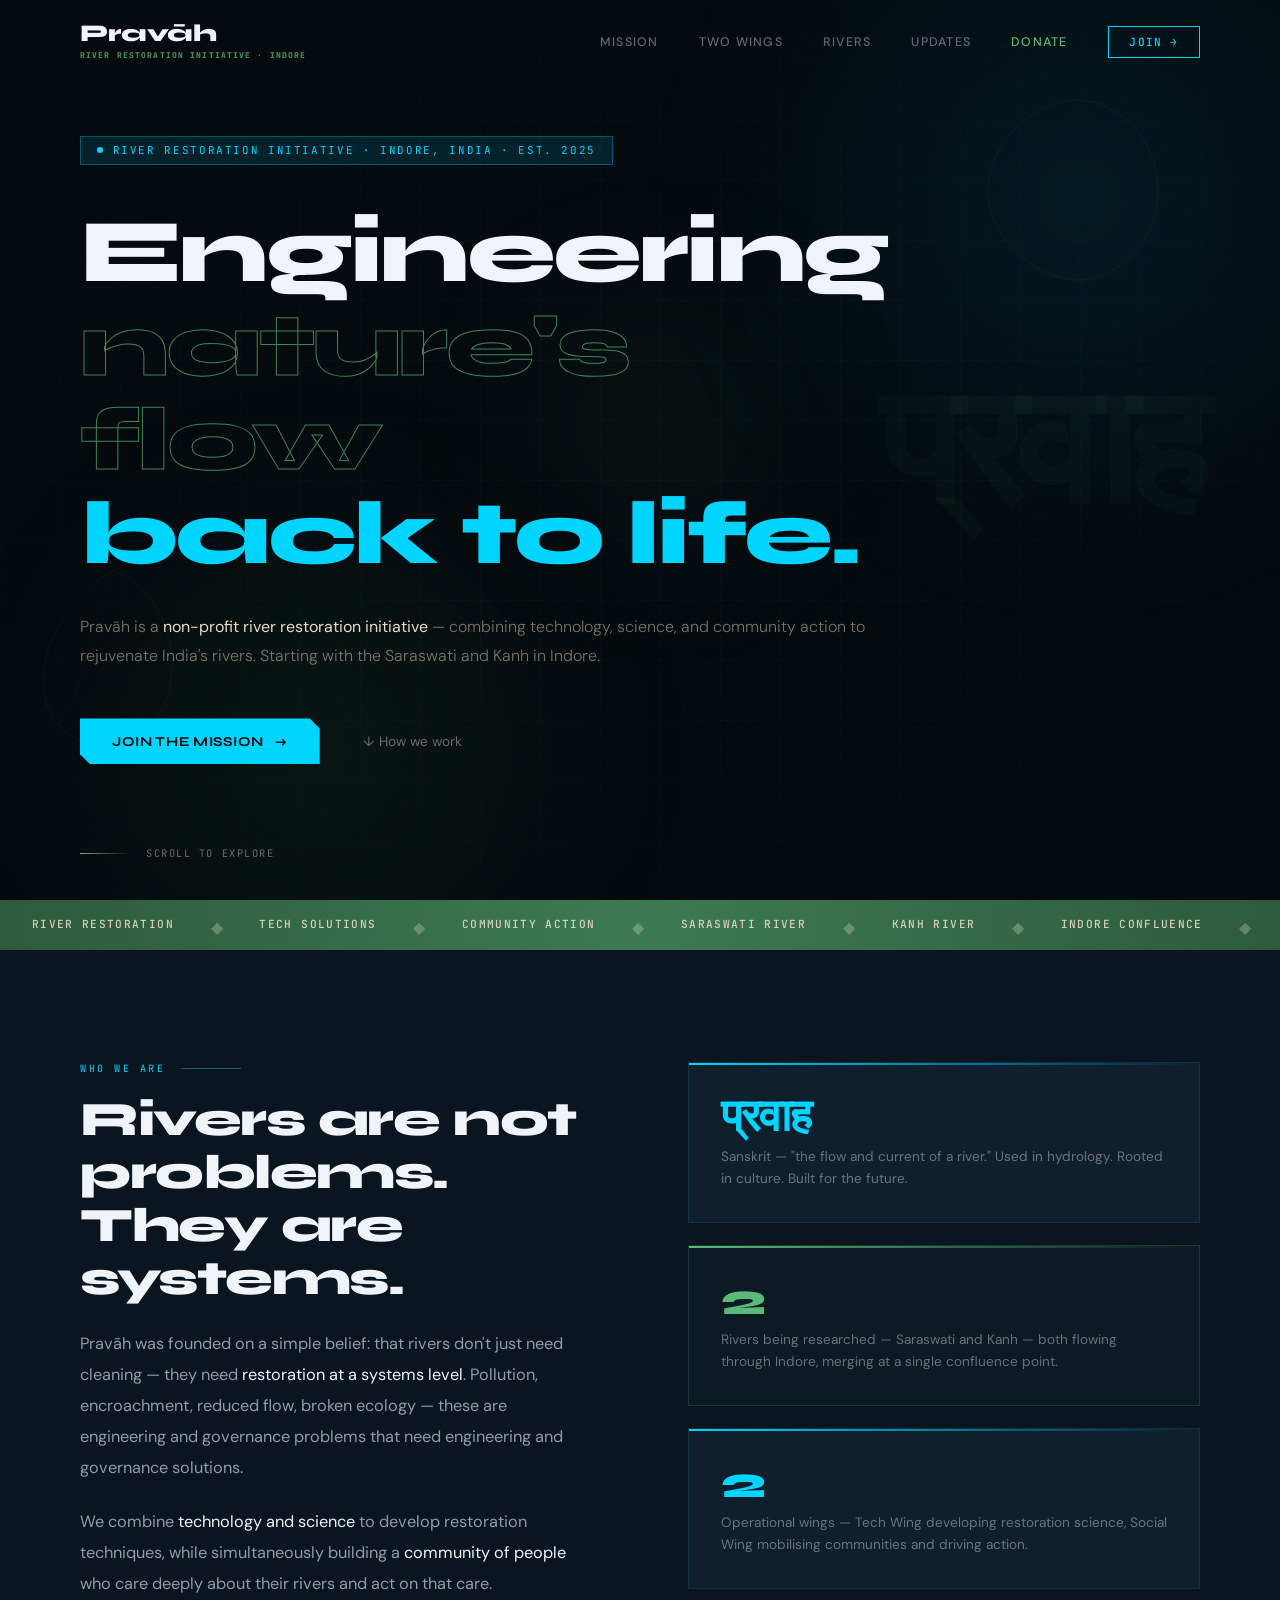
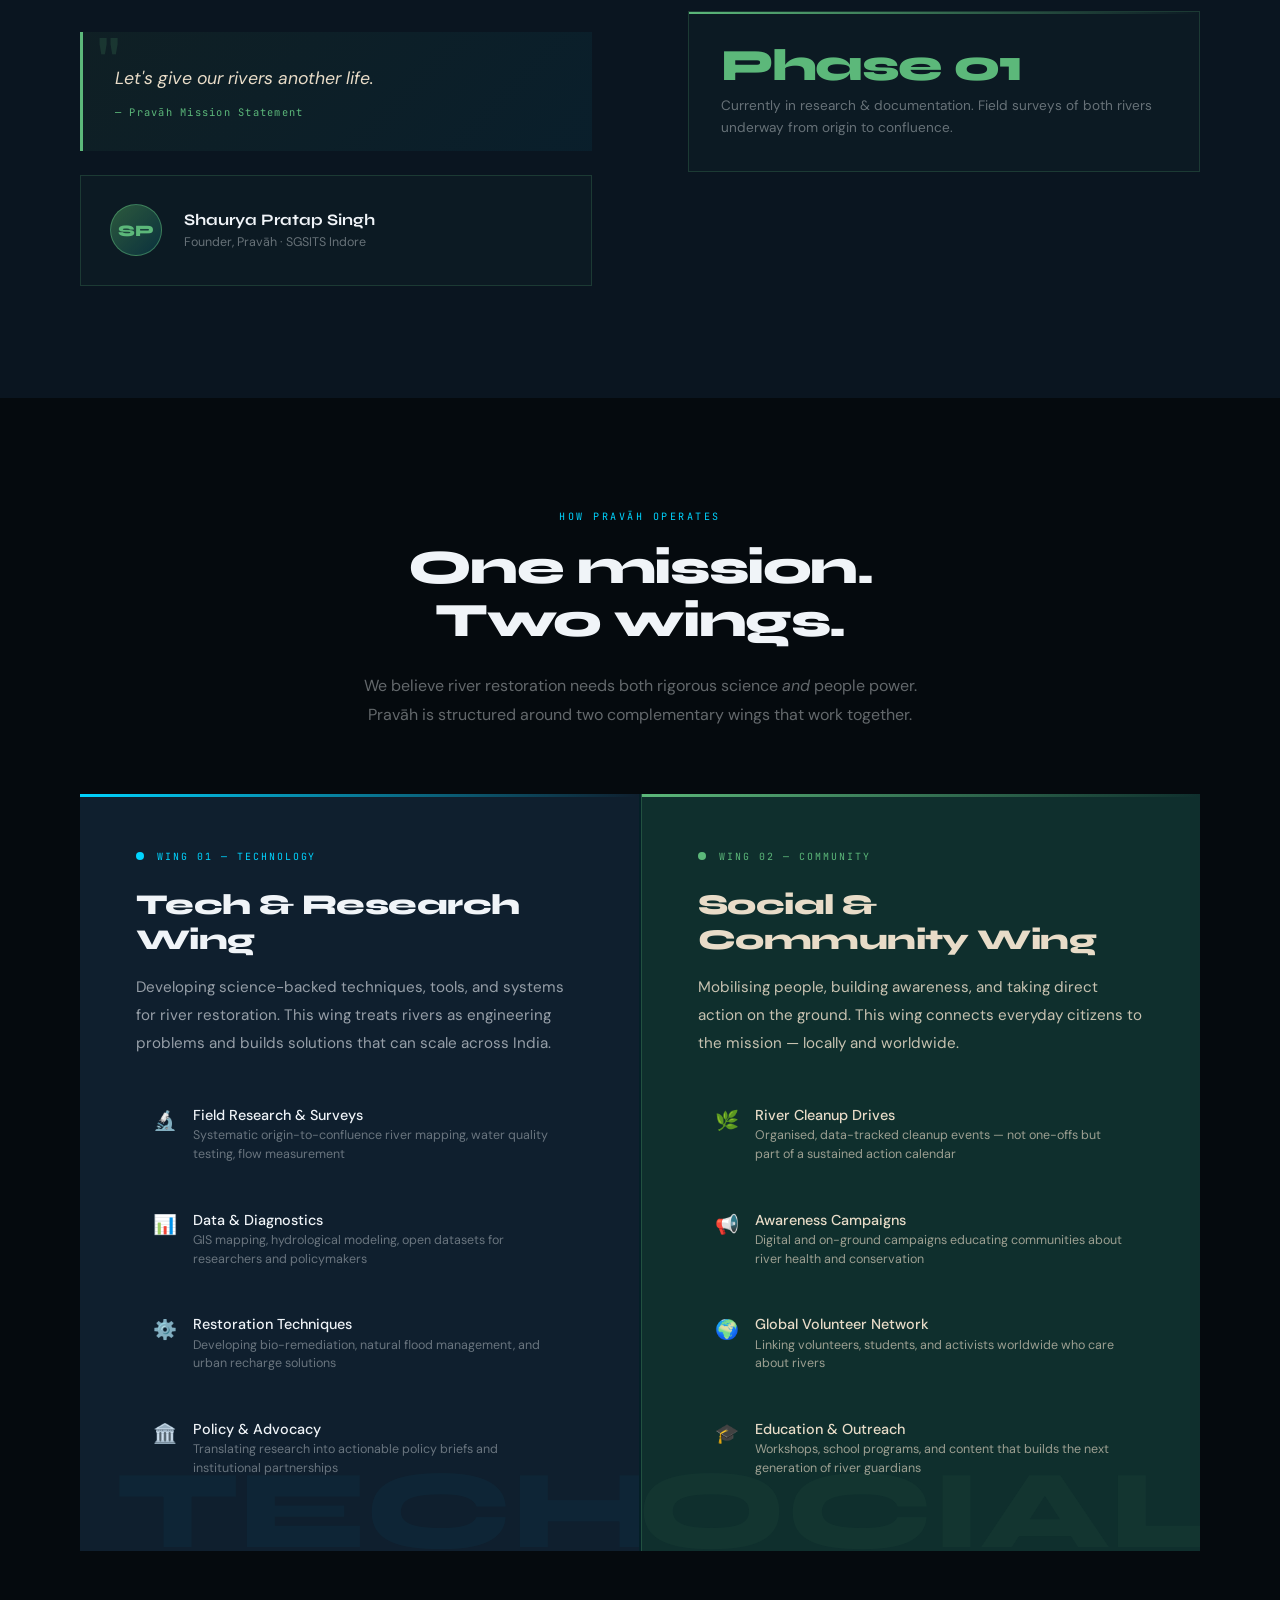
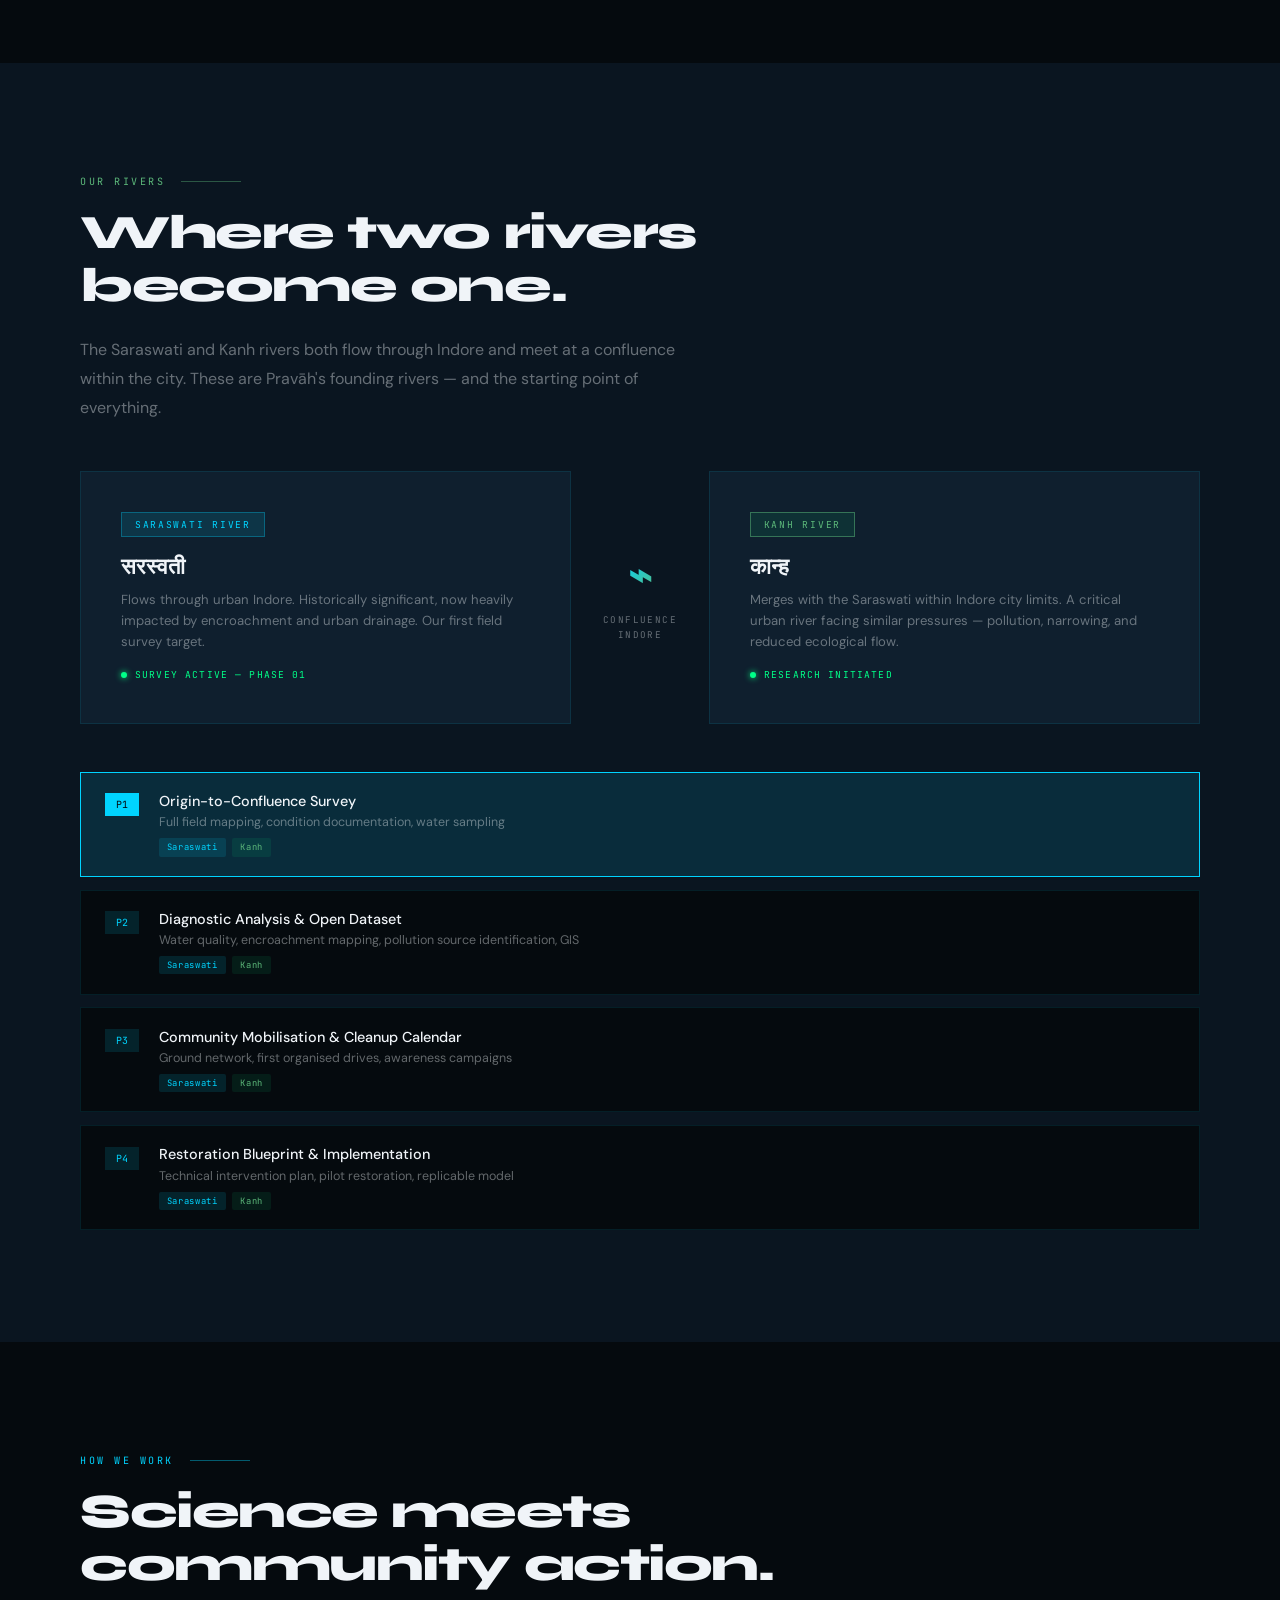
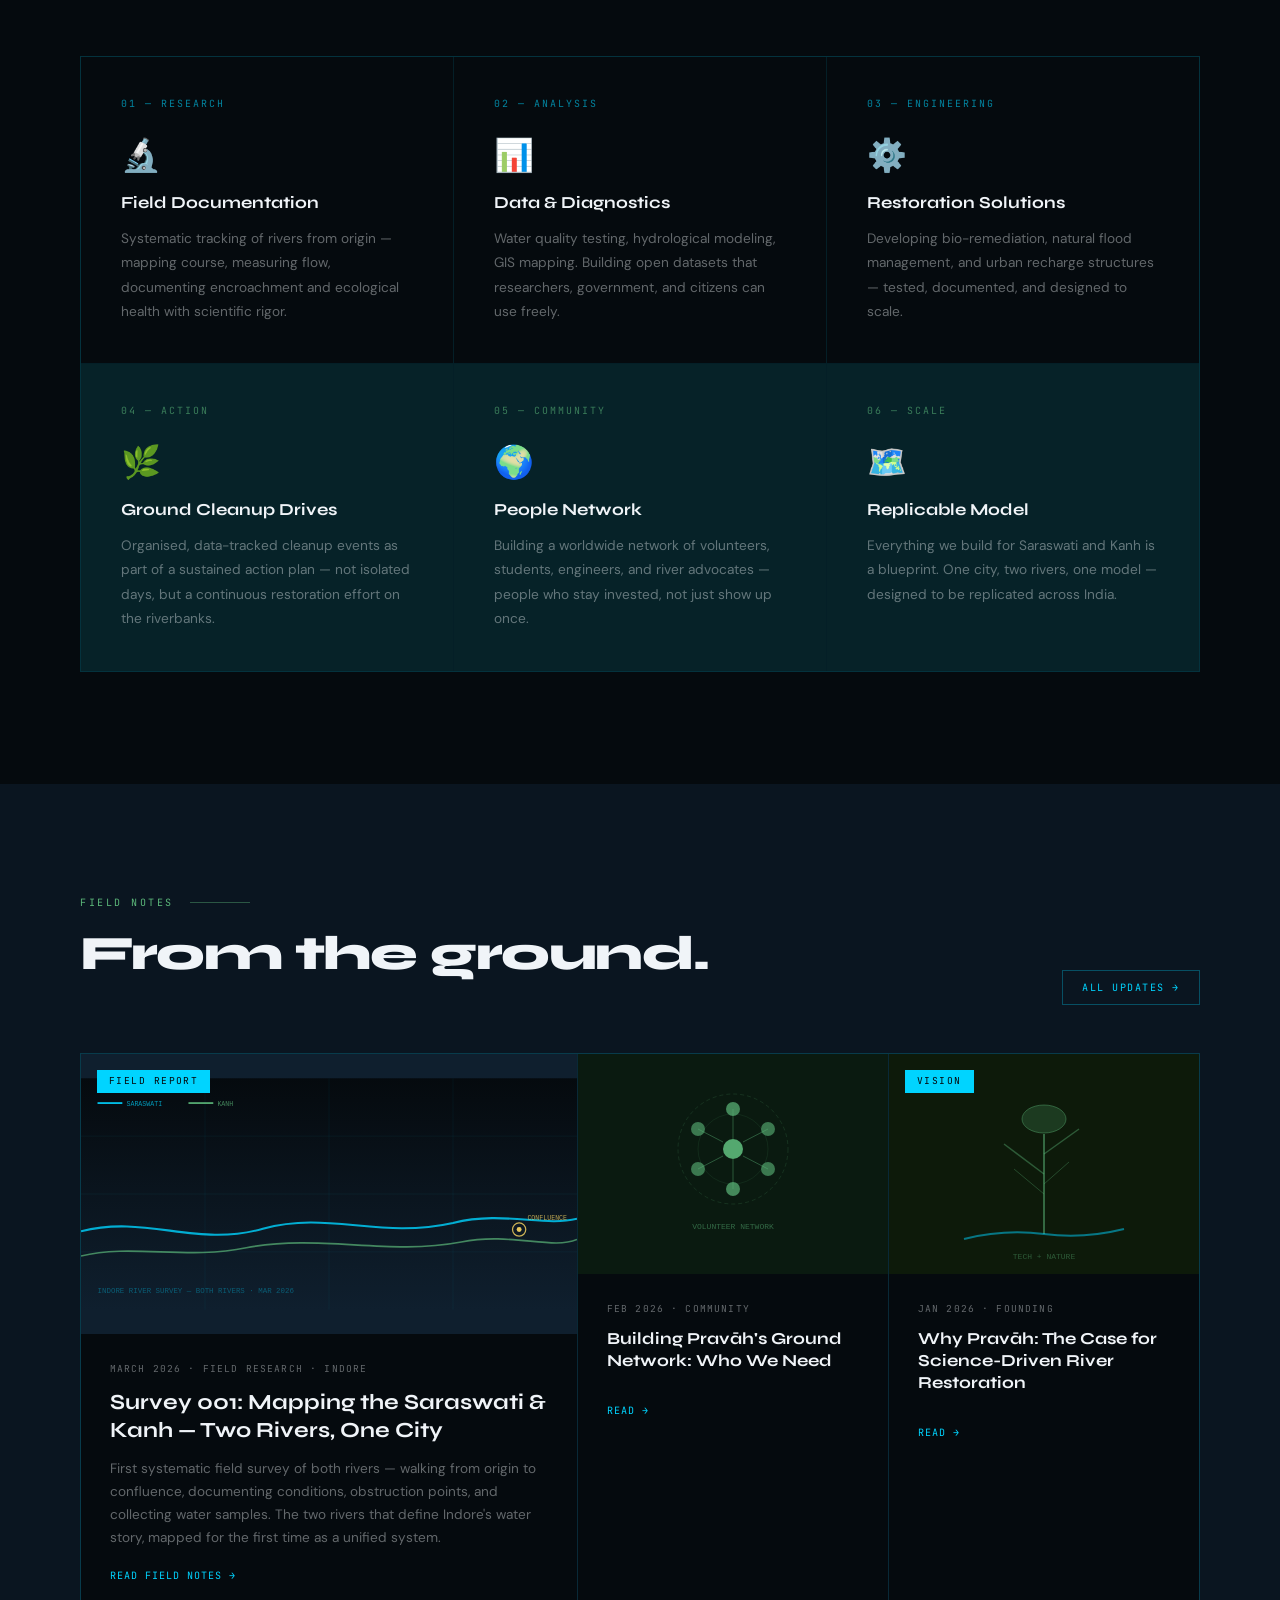
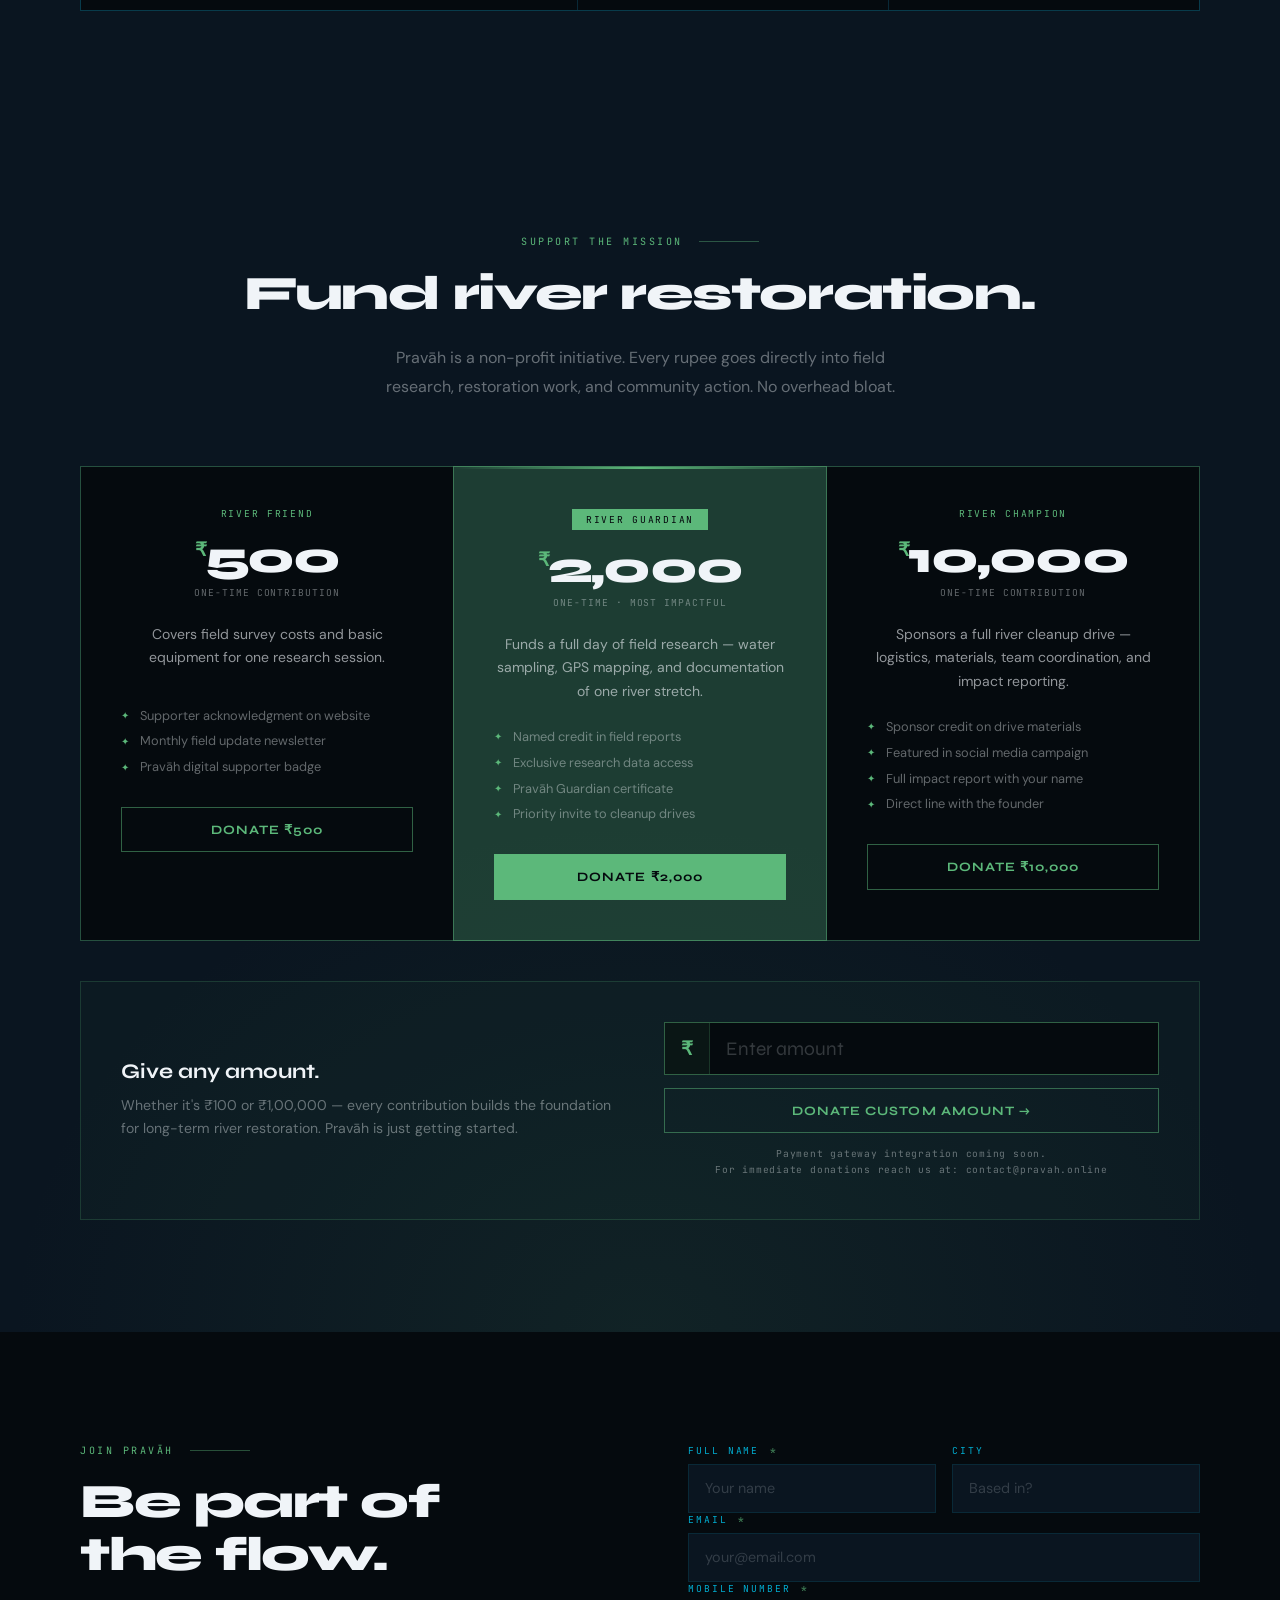
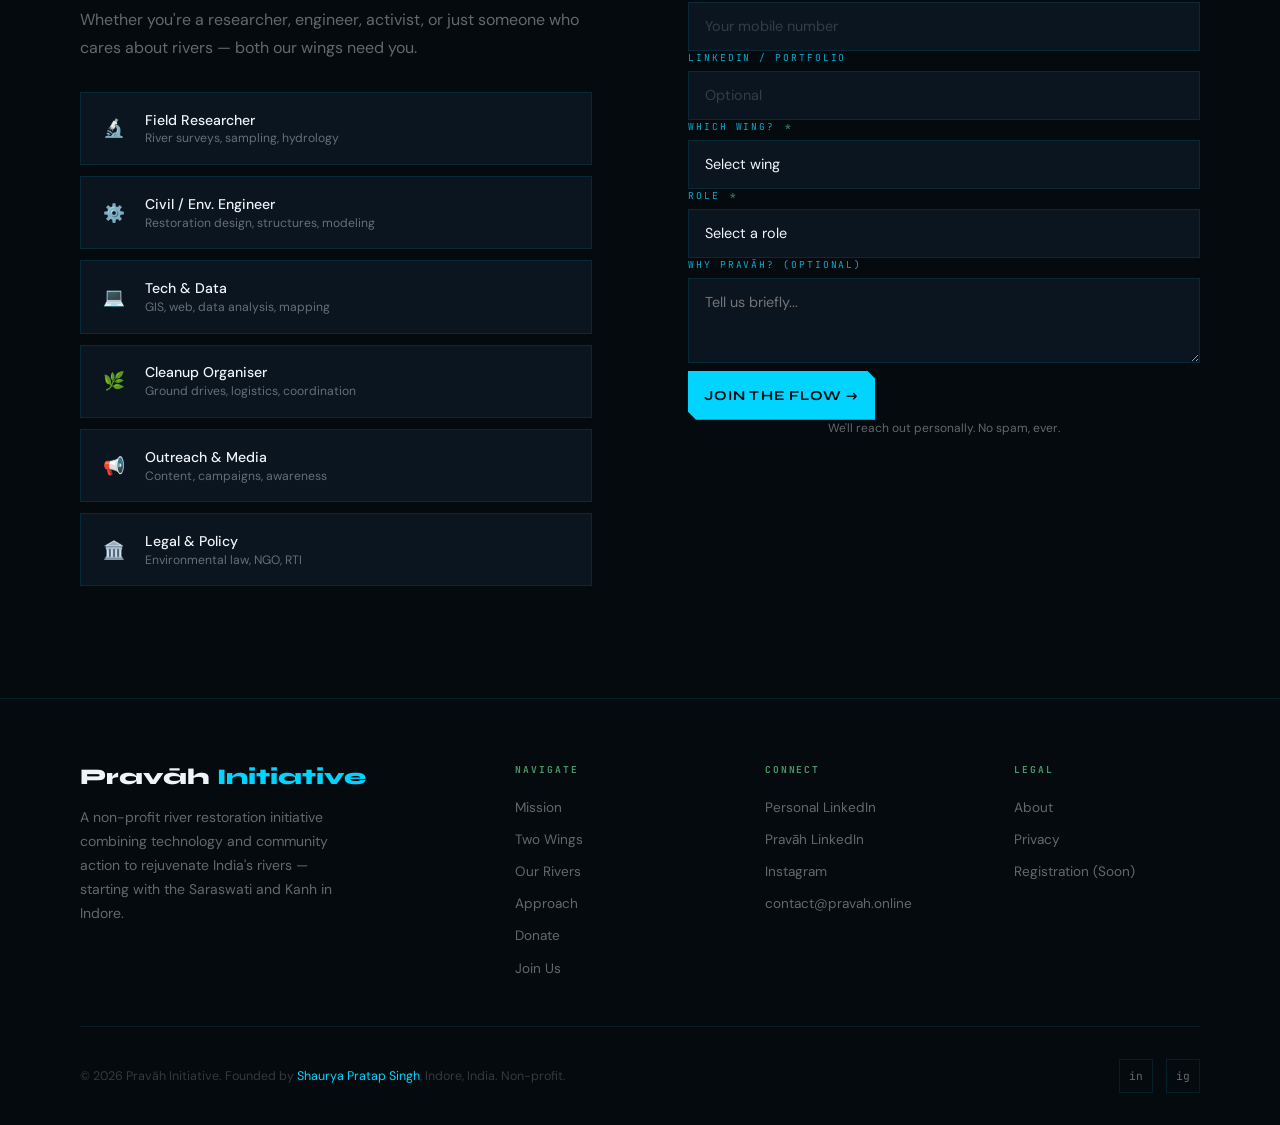
==== commit 64b6b8f8: "feat: enhance volunteer form by adding required indicators and mobile number field" ====
--- a/index.html
+++ b/index.html
@@ -4,6 +4,8 @@
 <meta charset="UTF-8">
 <meta name="viewport" content="width=device-width, initial-scale=1.0">
 <title>Pravāh — Engineering Rivers Back to Life</title>
+<meta name="author" content="Shaurya Pratap Singh">
+<meta name="contributor" content="Abdulqadir Bearingwala - Web Developer">
 <link href="https://fonts.googleapis.com/css2?family=Syne:wght@400;600;700;800&family=DM+Sans:ital,wght@0,300;0,400;0,500;1,300&family=JetBrains+Mono:wght@400;500&display=swap" rel="stylesheet">
 <style>
 :root {
@@ -63,7 +65,7 @@
 .hamburger.open span:nth-child(2){opacity:0;}
 .hamburger.open span:nth-child(3){transform:rotate(-45deg) translate(5px,-5px);}
 
-.mobile-menu{display:none;position:fixed;top:0;left:0;right:0;bottom:0;background:rgba(5,10,14,0.99);z-index:250;flex-direction:column;align-items:center;justify-content:center;gap:2rem;}
+.mobile-menu{display:none;position:fixed;top:0;left:0;right:0;bottom:0;background:rgba(5,10,14,0.99);z-index:99;flex-direction:column;align-items:center;justify-content:center;gap:2rem;padding-top:80px;}
 .mobile-menu.open{display:flex;}
 .mobile-menu a{color:var(--white);text-decoration:none;font-family:'Syne',sans-serif;font-size:1.8rem;font-weight:700;letter-spacing:-.02em;transition:color .3s;touch-action:manipulation;-webkit-tap-highlight-color:transparent;padding:.5rem 1rem;}
 .mobile-menu a:active{color:var(--electric);}
@@ -344,6 +346,7 @@
 .form-wrap{display:flex;flex-direction:column;gap:1rem;}
 .f-group{display:flex;flex-direction:column;gap:.45rem;}
 .f-label{font-family:'JetBrains Mono',monospace;font-size:.6rem;letter-spacing:.2em;text-transform:uppercase;color:var(--electric);opacity:.8;}
+.f-required{color:var(--leaf);margin-left:.25em;}
 .f-input,.f-select,.f-textarea{background:var(--dark);border:1px solid var(--border);color:var(--white);padding:.9rem 1rem;font-family:'DM Sans',sans-serif;font-size:.9rem;outline:none;transition:border-color .3s;appearance:none;}
 .f-input::placeholder{color:rgba(240,244,248,.18);}
 .f-input:focus,.f-select:focus,.f-textarea:focus{border-color:var(--electric);}
@@ -472,25 +475,24 @@
     var btn = document.getElementById('hamburger');
     var menu = document.getElementById('mobile-menu');
     if(!btn || !menu) return;
-
-    function openMenu(e){
-      if(e) e.preventDefault();
+    if(btn._hamInit) return; // prevent double init
+    btn._hamInit = true;
+
+    function toggleMenu(e){
+      if(e) { e.preventDefault(); e.stopPropagation(); }
       btn.classList.toggle('open');
       menu.classList.toggle('open');
       document.body.style.overflow = menu.classList.contains('open') ? 'hidden' : '';
     }
 
-    btn.addEventListener('click', openMenu);
-    btn.addEventListener('touchstart', openMenu, {passive:false});
-
+    // Single click handler only — touch-action:manipulation on .hamburger
+    // already eliminates 300ms tap delay, so no need for touchstart
+    btn.addEventListener('click', toggleMenu);
+
+    // Close menu when any link inside is clicked
     var links = menu.querySelectorAll('a');
     for(var i=0; i<links.length; i++){
-      links[i].addEventListener('click', function(){
-        btn.classList.remove('open');
-        menu.classList.remove('open');
-        document.body.style.overflow = '';
-      });
-      links[i].addEventListener('touchstart', function(e){
+      links[i].addEventListener('click', function(e){
         var href = this.getAttribute('href');
         btn.classList.remove('open');
         menu.classList.remove('open');
@@ -500,7 +502,7 @@
           var target = document.querySelector(href);
           if(target) setTimeout(function(){ target.scrollIntoView({behavior:'smooth'}); }, 100);
         }
-      }, {passive:false});
+      });
     }
   }
 
@@ -975,15 +977,16 @@
     </div>
     <div class="reveal">
       <div id="form-wrap" class="form-wrap">
-        <form id="volunteer-form" action="https://formspree.io/f/mkoqpnkn" method="POST">
+        <form id="volunteer-form" action="https://formspree.io/f/mkoqpnkn" method="POST" onsubmit="handleJoin()">
         <div class="f-row">
-          <div class="f-group"><label class="f-label">Full Name</label><input type="text" name="name" class="f-input" id="fn" placeholder="Your name" required></div>
+          <div class="f-group"><label class="f-label">Full Name <span class="f-required">*</span></label><input type="text" name="name" class="f-input" id="fn" placeholder="Your name" required></div>
           <div class="f-group"><label class="f-label">City</label><input type="text" name="city" class="f-input" id="fc" placeholder="Based in?"></div>
         </div>
-        <div class="f-group"><label class="f-label">Email</label><input type="email" name="email" class="f-input" id="fe" placeholder="your@email.com" required></div>
+        <div class="f-group"><label class="f-label">Email <span class="f-required">*</span></label><input type="email" name="email" class="f-input" id="fe" placeholder="your@email.com" required></div>
+        <div class="f-group"><label class="f-label">Mobile Number <span class="f-required">*</span></label><input type="tel" name="mobile" class="f-input" id="fm" placeholder="Your mobile number" inputmode="tel" autocomplete="tel" required></div>
         <div class="f-group"><label class="f-label">LinkedIn / Portfolio</label><input type="text" name="linkedin" class="f-input" id="fl" placeholder="Optional"></div>
         <div class="f-group">
-          <label class="f-label">Which Wing?</label>
+          <label class="f-label">Which Wing? <span class="f-required">*</span></label>
           <select name="wing" class="f-select" id="fw2" required>
             <option value="">Select wing</option>
             <option>Tech &amp; Research Wing</option>
@@ -992,7 +995,7 @@
           </select>
         </div>
         <div class="f-group">
-          <label class="f-label">Role</label>
+          <label class="f-label">Role <span class="f-required">*</span></label>
           <select name="role" class="f-select" id="fr" required>
             <option value="">Select a role</option>
             <option>Field Researcher</option>
@@ -1037,48 +1040,8 @@
   </div>
 </footer>
 
-<script data-cfasync="false" src="/cdn-cgi/scripts/5c5dd728/cloudflare-static/email-decode.min.js"></script><script>
-// Hamburger menu — defined first so inline onclick can always find it
-window.toggleMenu = function(){
-  const h=document.getElementById('hamburger');
-  const m=document.getElementById('mobile-menu');
-  if(!h||!m) return;
-  h.classList.toggle('open');
-  m.classList.toggle('open');
-  document.body.style.overflow=m.classList.contains('open')?'hidden':'';
-}
-
-// Also attach via addEventListener as backup for mobile
-document.addEventListener('DOMContentLoaded',function(){
-  const hBtn=document.getElementById('hamburger');
-  if(hBtn){
-    hBtn.addEventListener('touchend',function(e){
-      e.preventDefault();
-      window.toggleMenu();
-    });
-    hBtn.addEventListener('click',function(e){
-      e.stopPropagation();
-      window.toggleMenu();
-    });
-  }
-  // Close menu when any mobile-menu link is tapped
-  const mMenu=document.getElementById('mobile-menu');
-  if(mMenu){
-    mMenu.querySelectorAll('a').forEach(function(a){
-      a.addEventListener('touchend',function(e){
-        e.preventDefault();
-        const href=this.getAttribute('href');
-        window.toggleMenu();
-        if(href && href.startsWith('#')){
-          setTimeout(function(){
-            const target=document.querySelector(href);
-            if(target) target.scrollIntoView({behavior:'smooth'});
-          },300);
-        }
-      });
-    });
-  }
-});
+<script src="https://identity.netlify.com/v1/netlify-identity-widget.js"></script>
+<script>
 
 // Particles
 const pContainer=document.getElementById('particles');
@@ -1146,8 +1109,9 @@
 function handleJoin(){
   const n=document.getElementById('fn').value.trim();
   const e=document.getElementById('fe').value.trim();
+  const m=document.getElementById('fm').value.trim();
   const r=document.getElementById('fr').value;
-  if(!n||!e||!r){alert('Please fill in the required fields.');return;}
+  if(!n||!e||!m||!r){alert('Please fill in the required fields.');return;}
 }
 </script>
 </body>
